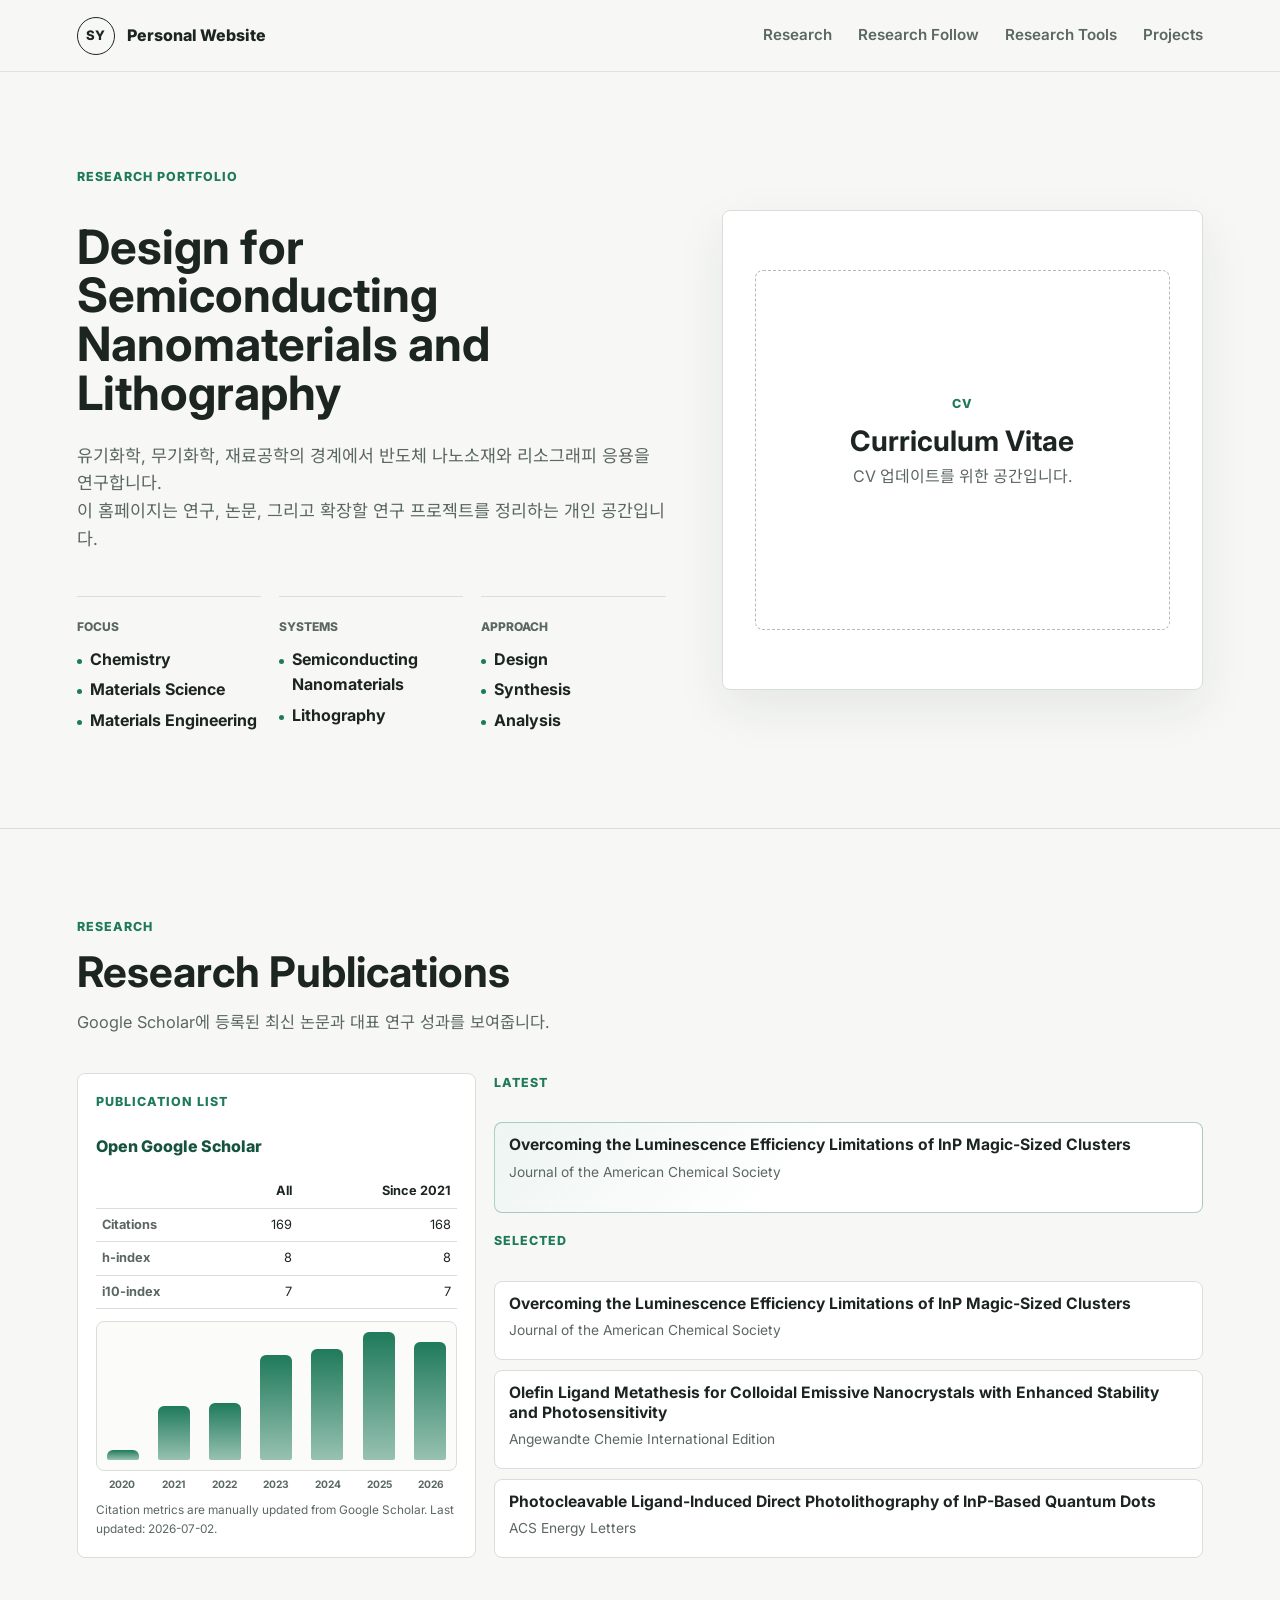
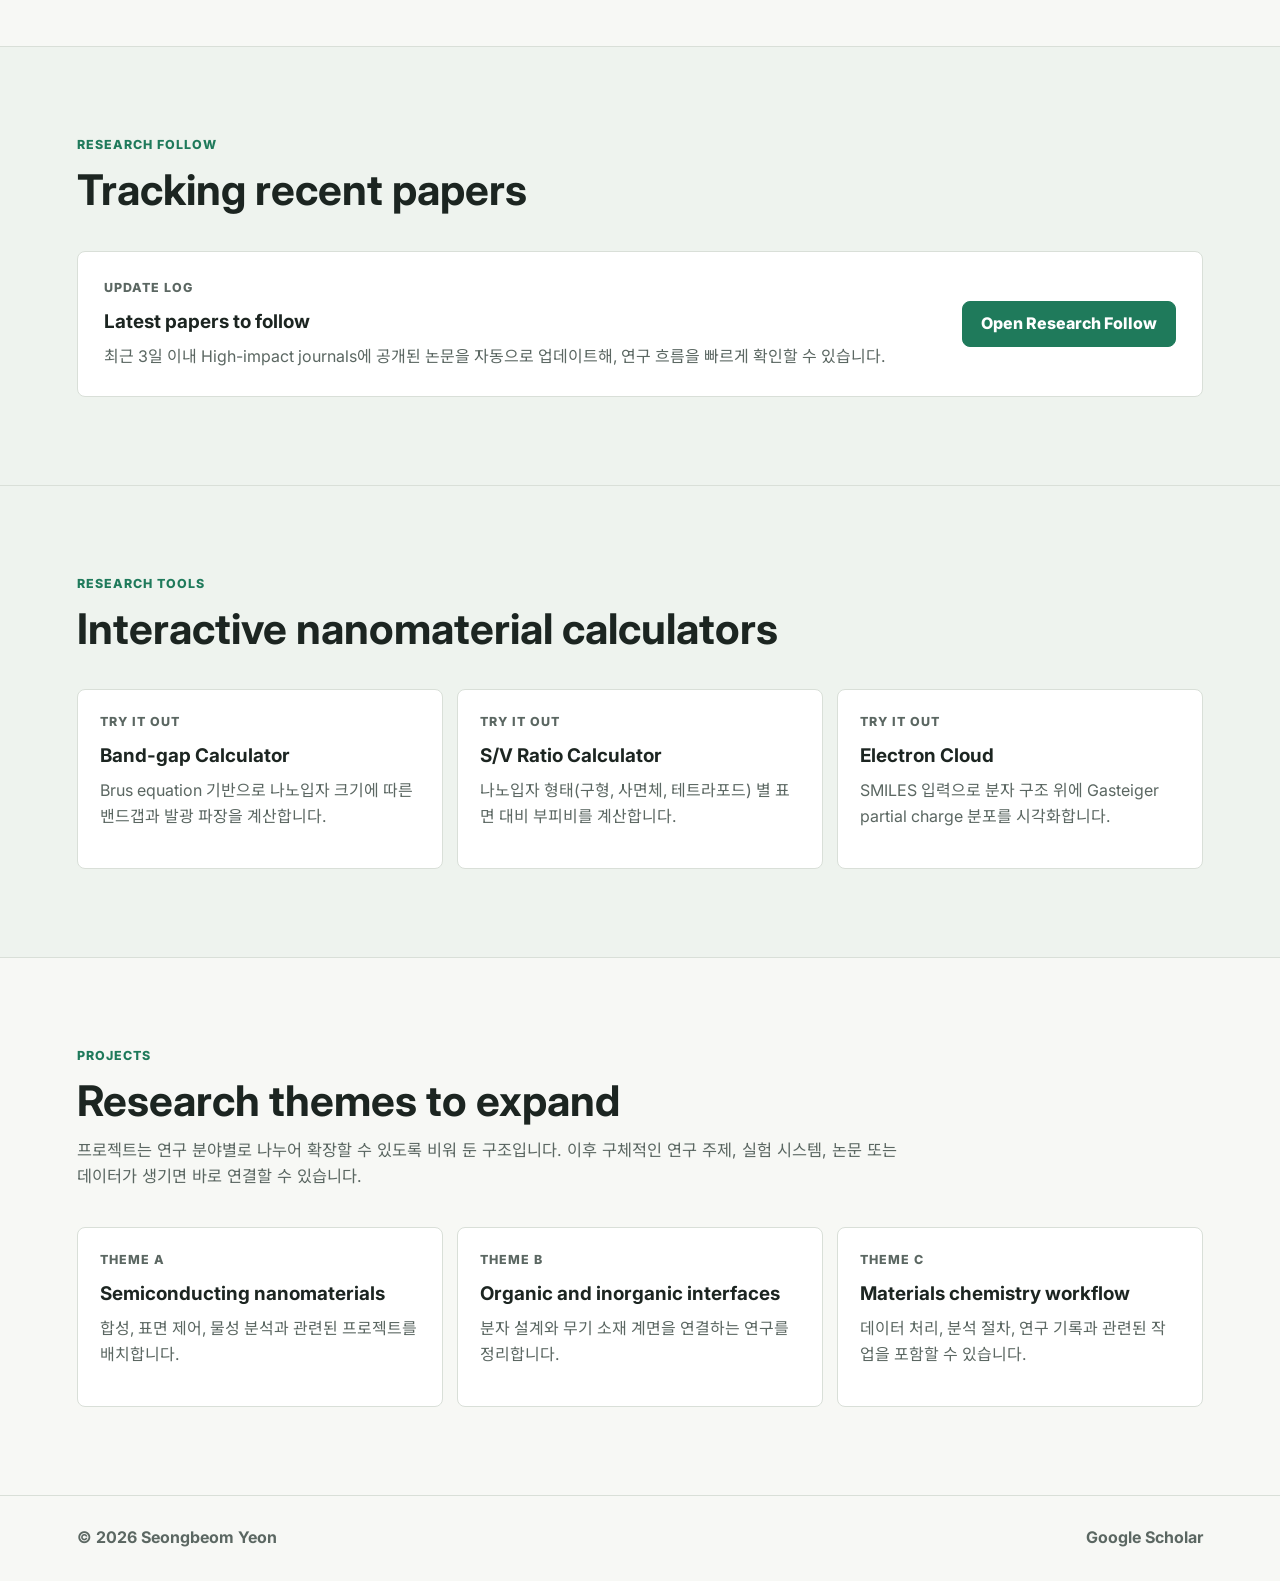
==== index.html @ 751594b3 "content: Electron Cloud 프리셋 정리 및 홈 버튼 문구 수정 - aniline·water 프리셋 제거, sulfobetaine을 C18 전체에서 head grou" ====
<!doctype html>
<html lang="ko">
  <head>
    <meta charset="UTF-8" />
    <meta name="viewport" content="width=device-width, initial-scale=1.0" />
    <meta
      name="description"
      content="Seongbeom Yeon research portfolio in semiconducting nanomaterials, lithography, chemistry, and materials engineering."
    />
    <title>Seongbeom Yeon | Research Portfolio</title>
    <link rel="preconnect" href="https://fonts.googleapis.com" />
    <link rel="preconnect" href="https://fonts.gstatic.com" crossorigin />
    <link
      href="https://fonts.googleapis.com/css2?family=Inter:wght@400;500;600;700;800&family=Noto+Sans+KR:wght@400;500;700;800&display=swap"
      rel="stylesheet"
    />
    <link rel="stylesheet" href="css/styles.css" />
  </head>
  <body>
    <header class="site-header">
      <a class="brand" href="index.html" aria-label="Go to home">
        <span class="brand-mark">SY</span>
        <span>Personal Website</span>
      </a>
      <nav class="nav-links" aria-label="Primary navigation">
        <a href="#research">Research</a>
        <a href="research-follow.html">Research Follow</a>
        <a href="research-visualizations.html">Research Tools</a>
        <a href="#projects">Projects</a>
      </nav>
    </header>

    <main>
      <section class="hero section-band" id="home">
        <div class="hero-copy">
          <p class="eyebrow">Research Portfolio</p>
          <h1>Design for Semiconducting Nanomaterials and Lithography</h1>
          <p class="hero-text">
            유기화학, 무기화학, 재료공학의 경계에서 반도체 나노소재와 리소그래피 응용을 연구합니다.<br />
            이 홈페이지는 연구, 논문, 그리고 확장할 연구 프로젝트를 정리하는 개인 공간입니다.
          </p>
          <dl class="stat-grid" aria-label="Research keywords">
            <div>
              <dt>Focus</dt>
              <dd>
                <span>Chemistry</span>
                <span>Materials Science</span>
                <span>Materials Engineering</span>
              </dd>
            </div>
            <div>
              <dt>Systems</dt>
              <dd>
                <span>Semiconducting Nanomaterials</span>
                <span>Lithography</span>
              </dd>
            </div>
            <div>
              <dt>Approach</dt>
              <dd>
                <span>Design</span>
                <span>Synthesis</span>
                <span>Analysis</span>
              </dd>
            </div>
          </dl>
        </div>
        <div class="research-visual cv-placeholder" aria-label="CV placeholder">
          <div>
            <p class="box-label">CV</p>
            <h2>Curriculum Vitae</h2>
            <p>CV 업데이트를 위한 공간입니다.</p>
          </div>
        </div>
      </section>

      <section class="section" id="research">
        <div class="section-heading">
          <p class="eyebrow">Research</p>
          <h2>Research Publications</h2>
          <p>Google Scholar에 등록된 최신 논문과 대표 연구 성과를 보여줍니다.</p>
        </div>

        <div class="research-layout">
          <aside class="scholar-box">
            <p class="box-label">Publication List</p>
            <a
              class="text-link"
              href="https://scholar.google.com/citations?hl=en&user=OSOr344AAAAJ&view_op=list_works&sortby=pubdate"
              target="_blank"
              rel="noreferrer"
            >
              Open Google Scholar
            </a>

            <div class="citation-widget" aria-label="Google Scholar cited by overview">
              <table class="citation-table">
                <thead>
                  <tr>
                    <th></th>
                    <th>All</th>
                    <th>Since 2021</th>
                  </tr>
                </thead>
                <tbody>
                  <tr>
                    <th>Citations</th>
                    <td data-citation-value="citations-all">169</td>
                    <td data-citation-value="citations-recent">168</td>
                  </tr>
                  <tr>
                    <th>h-index</th>
                    <td data-citation-value="h-all">8</td>
                    <td data-citation-value="h-recent">8</td>
                  </tr>
                  <tr>
                    <th>i10-index</th>
                    <td data-citation-value="i10-all">7</td>
                    <td data-citation-value="i10-recent">7</td>
                  </tr>
                </tbody>
              </table>
              <div class="citation-chart" id="citation-chart" aria-label="Citation trend">
                <span style="--bar-height: 8%"></span>
                <span style="--bar-height: 42%"></span>
                <span style="--bar-height: 45%"></span>
                <span style="--bar-height: 82%"></span>
                <span style="--bar-height: 87%"></span>
                <span style="--bar-height: 100%"></span>
                <span style="--bar-height: 92%"></span>
              </div>
              <div class="citation-years" id="citation-years" aria-hidden="true">
                <span>2020</span>
                <span>2021</span>
                <span>2022</span>
                <span>2023</span>
                <span>2024</span>
                <span>2025</span>
                <span>2026</span>
              </div>
              <p class="citation-note" id="citation-note">Citation metrics are manually updated from Google Scholar.</p>
            </div>
          </aside>

          <div class="publication-showcase" aria-live="polite">
            <div>
              <p class="box-label">Latest</p>
              <div class="publication-list" id="latest-publication"></div>
            </div>
            <div>
              <p class="box-label">Selected</p>
              <div class="publication-list" id="selected-publications"></div>
            </div>
          </div>
        </div>
      </section>

      <section class="section muted" id="research-follow-preview">
        <div class="section-heading">
          <p class="eyebrow">Research Follow</p>
          <h2>Tracking recent papers</h2>
        </div>

        <div class="follow-preview">
          <div>
            <p class="box-label">Update log</p>
            <h3>Latest papers to follow</h3>
            <p>
              최근 3일 이내 High-impact journals에 공개된 논문을 자동으로 업데이트해, 연구 흐름을 빠르게 확인할 수 있습니다.
            </p>
          </div>
          <a class="button primary" href="research-follow.html">Open Research Follow</a>
        </div>
      </section>

      <section class="section muted" id="research-visualizations-preview">
        <div class="section-heading">
          <p class="eyebrow">Research Tools</p>
          <h2>Interactive nanomaterial calculators</h2>
        </div>

        <div class="theme-grid">
          <a class="theme-card-link" href="research-visualizations.html#quantum">
            <article>
              <p class="box-label">Try it out</p>
              <h3>Band-gap Calculator</h3>
              <p>Brus equation 기반으로 나노입자 크기에 따른 밴드갭과 발광 파장을 계산합니다.</p>
            </article>
          </a>
          <a class="theme-card-link" href="research-visualizations.html#surface-volume">
            <article>
              <p class="box-label">Try it out</p>
              <h3>S/V Ratio Calculator</h3>
              <p>나노입자 형태(구형, 사면체, 테트라포드) 별 표면 대비 부피비를 계산합니다.</p>
            </article>
          </a>
          <a class="theme-card-link" href="research-visualizations.html#electron-cloud">
            <article>
              <p class="box-label">Try it out</p>
              <h3>Electron Cloud</h3>
              <p>SMILES 입력으로 분자 구조 위에 Gasteiger partial charge 분포를 시각화합니다.</p>
            </article>
          </a>
        </div>
      </section>

      <section class="section" id="projects">
        <div class="section-heading">
          <p class="eyebrow">Projects</p>
          <h2>Research themes to expand</h2>
          <p>
            프로젝트는 연구 분야별로 나누어 확장할 수 있도록 비워 둔 구조입니다. 이후 구체적인 연구 주제,
            실험 시스템, 논문 또는 데이터가 생기면 바로 연결할 수 있습니다.
          </p>
        </div>

        <div class="theme-grid">
          <article>
            <p class="box-label">Theme A</p>
            <h3>Semiconducting nanomaterials</h3>
            <p>합성, 표면 제어, 물성 분석과 관련된 프로젝트를 배치합니다.</p>
          </article>
          <article>
            <p class="box-label">Theme B</p>
            <h3>Organic and inorganic interfaces</h3>
            <p>분자 설계와 무기 소재 계면을 연결하는 연구를 정리합니다.</p>
          </article>
          <article>
            <p class="box-label">Theme C</p>
            <h3>Materials chemistry workflow</h3>
            <p>데이터 처리, 분석 절차, 연구 기록과 관련된 작업을 포함할 수 있습니다.</p>
          </article>
        </div>
      </section>
    </main>

    <footer class="site-footer">
      <span>&copy; <span id="year"></span> Seongbeom Yeon</span>
      <a
        href="https://scholar.google.com/citations?hl=en&user=OSOr344AAAAJ&view_op=list_works&sortby=pubdate"
        target="_blank"
        rel="noreferrer"
      >
        Google Scholar
      </a>
    </footer>

    <script type="module" src="js/pages/home.js"></script>
  </body>
</html>
---- css/styles.css ----
:root {
  --bg: #f7f8f5;
  --surface: #ffffff;
  --ink: #1c2521;
  --muted: #5b6762;
  --line: #d9dfd8;
  --accent: #1f7a5b;
  --accent-dark: #15533f;
  --clay: #b85c38;
  --blue: #395f8f;
  --shadow: 0 18px 50px rgba(28, 37, 33, 0.08);
  --radius: 8px;
}

* {
  box-sizing: border-box;
}

html {
  scroll-behavior: smooth;
}

body {
  margin: 0;
  background: var(--bg);
  color: var(--ink);
  font-family: "Inter", "Noto Sans KR", system-ui, sans-serif;
  line-height: 1.6;
}

a {
  color: inherit;
  text-decoration: none;
}

.site-header {
  position: sticky;
  top: 0;
  z-index: 10;
  display: flex;
  align-items: center;
  justify-content: space-between;
  min-height: 72px;
  padding: 0 6vw;
  border-bottom: 1px solid rgba(217, 223, 216, 0.8);
  background: rgba(247, 248, 245, 0.9);
  backdrop-filter: blur(16px);
}

.brand,
.nav-links,
.site-footer {
  display: flex;
  align-items: center;
}

.brand {
  gap: 12px;
  font-weight: 800;
}

.brand-mark {
  display: grid;
  width: 38px;
  height: 38px;
  place-items: center;
  border: 1px solid var(--ink);
  border-radius: 50%;
  font-size: 0.82rem;
}

.nav-links {
  gap: 26px;
  color: var(--muted);
  font-size: 0.95rem;
  font-weight: 600;
}

.nav-links a:hover,
.text-link:hover,
.site-footer a:hover {
  color: var(--accent);
}

.section-band,
.section {
  padding: 88px 6vw;
}

.hero {
  display: grid;
  grid-template-columns: minmax(0, 1.1fr) minmax(320px, 0.9fr);
  gap: 56px;
  min-height: calc(92vh - 72px);
  align-items: center;
}

.hero-copy {
  display: grid;
  gap: 24px;
}

.eyebrow,
.box-label {
  margin: 0 0 12px;
  color: var(--accent);
  font-size: 0.78rem;
  font-weight: 800;
  letter-spacing: 0.08em;
  text-transform: uppercase;
}

h1,
h2,
h3,
p {
  margin-top: 0;
}

h1 {
  max-width: 920px;
  margin-bottom: 22px;
  font-size: clamp(2.05rem, 4.4vw, 4.05rem);
  line-height: 1.03;
  letter-spacing: 0;
}

.hero h1 {
  max-width: 780px;
  margin-bottom: 0;
  font-size: clamp(2rem, 3.7vw, 3.55rem);
}

h2 {
  margin-bottom: 14px;
  font-size: clamp(1.85rem, 3.3vw, 3.05rem);
  line-height: 1.08;
  letter-spacing: 0;
}

h3 {
  margin-bottom: 10px;
  font-size: 1.18rem;
  line-height: 1.28;
}

.hero-text {
  max-width: 720px;
  margin-bottom: 8px;
  color: var(--muted);
  font-size: 1.08rem;
}

.button {
  display: inline-flex;
  align-items: center;
  justify-content: center;
  min-height: 46px;
  padding: 0 18px;
  border: 1px solid var(--ink);
  border-radius: var(--radius);
  font-weight: 800;
}

.button.primary {
  border-color: var(--accent);
  background: var(--accent);
  color: #fff;
}

.button.primary:hover {
  background: var(--accent-dark);
}

.stat-grid {
  display: grid;
  grid-template-columns: repeat(3, minmax(0, 1fr));
  gap: 18px;
  max-width: 820px;
  margin: 12px 0 0;
}

.stat-grid div {
  padding: 20px 0 0;
  border-top: 1px solid var(--line);
}

.stat-grid dt {
  color: var(--muted);
  font-size: 0.75rem;
  font-weight: 800;
  text-transform: uppercase;
}

.stat-grid dd {
  margin: 10px 0 0;
  font-weight: 700;
}

.stat-grid dd span {
  display: flex;
  align-items: baseline;
  gap: 8px;
  margin-top: 5px;
}

.stat-grid dd span::before {
  content: "";
  flex: 0 0 auto;
  width: 5px;
  height: 5px;
  border-radius: 50%;
  background: var(--accent);
  transform: translateY(-1px);
}

.research-visual {
  min-height: 480px;
  border: 1px solid var(--line);
  border-radius: var(--radius);
  box-shadow: var(--shadow);
}

.cv-placeholder {
  display: grid;
  place-items: center;
  padding: 32px;
  background: #fff;
}

.cv-placeholder > div {
  width: 100%;
  min-height: 360px;
  display: grid;
  place-content: center;
  padding: 32px;
  border: 1px dashed rgba(91, 103, 98, 0.45);
  border-radius: var(--radius);
  color: var(--muted);
  text-align: center;
}

.cv-placeholder h2 {
  margin-bottom: 8px;
  color: var(--ink);
  font-size: clamp(1.5rem, 2.2vw, 2.1rem);
}

.section {
  border-top: 1px solid var(--line);
}

.section.muted {
  background: #eef3ee;
}

.section-heading {
  max-width: 820px;
  margin-bottom: 38px;
}

.section-heading p:not(.eyebrow) {
  color: var(--muted);
  font-size: 1.02rem;
}

.research-layout {
  display: grid;
  grid-template-columns: minmax(280px, 0.36fr) minmax(0, 0.64fr);
  gap: 18px;
  align-items: stretch;
}

.scholar-box,
.publication-card,
.follow-preview,
.follow-card,
.theme-grid article {
  border: 1px solid var(--line);
  border-radius: var(--radius);
  background: var(--surface);
}

.scholar-box {
  position: static;
  height: 100%;
  min-height: 100%;
  padding: 18px;
}

.scholar-box p:not(.box-label),
.publication-card p,
.follow-preview p,
.follow-card p,
.theme-grid p {
  color: var(--muted);
}

.text-link {
  display: inline-flex;
  margin-top: 10px;
  color: var(--accent-dark);
  font-weight: 800;
}

.citation-widget {
  margin-top: 16px;
}

.citation-table {
  width: 100%;
  border-collapse: collapse;
  font-size: 0.8rem;
}

.citation-table th,
.citation-table td {
  padding: 6px;
  border-bottom: 1px solid var(--line);
  text-align: right;
}

.citation-table th:first-child {
  color: var(--muted);
  text-align: left;
}

.citation-chart {
  display: flex;
  align-items: end;
  justify-content: space-between;
  gap: 2px;
  height: 150px;
  margin-top: 12px;
  padding: 10px;
  border: 1px solid var(--line);
  border-radius: var(--radius);
  background: #fbfcfa;
}

.citation-chart span {
  flex: 1 1 0;
  height: var(--bar-height);
  min-height: 10px;
  max-width: 32px;
  border-radius: 6px 6px 2px 2px;
  background: linear-gradient(180deg, var(--accent), rgba(31, 122, 91, 0.45));
}

.citation-years {
  display: flex;
  justify-content: space-between;
  gap: 2px;
  padding: 0 10px;
  margin-top: 5px;
  color: var(--muted);
  font-size: 0.64rem;
  font-weight: 700;
}

.citation-years span {
  flex: 1 1 0;
  max-width: 32px;
  text-align: center;
}

.citation-note {
  margin: 9px 0 0;
  font-size: 0.74rem;
}

.publication-list {
  display: grid;
  gap: 10px;
}

.publication-showcase {
  display: grid;
  gap: 18px;
  height: 100%;
}

.publication-showcase > div {
  display: grid;
}

.publication-card {
  padding: 12px 14px;
}

.publication-card-featured {
  border-color: rgba(31, 122, 91, 0.35);
  background:
    linear-gradient(135deg, rgba(31, 122, 91, 0.08), transparent 45%),
    var(--surface);
}

.publication-card h3 {
  max-width: 840px;
  margin-bottom: 5px;
  font-size: 0.98rem;
}

.publication-card p {
  margin-bottom: 0;
  font-size: 0.86rem;
}

.theme-grid {
  display: grid;
  gap: 14px;
}

.theme-grid {
  grid-template-columns: repeat(3, minmax(0, 1fr));
}

.theme-grid article {
  padding: 22px;
}

.theme-card-link {
  display: block;
  color: inherit;
  text-decoration: none;
}

.theme-card-link article {
  transition: border-color 0.2s ease, box-shadow 0.2s ease;
}

.theme-card-link:hover article,
.theme-card-link:focus-visible article {
  border-color: var(--accent);
  box-shadow: var(--shadow);
}

.follow-preview {
  display: flex;
  align-items: center;
  justify-content: space-between;
  gap: 24px;
  padding: 26px;
}

.follow-preview p:last-child {
  margin-bottom: 0;
}

.page-hero {
  display: grid;
  grid-template-columns: minmax(0, 1fr);
  gap: 24px;
  align-items: center;
  min-height: 330px;
  padding-bottom: 54px;
}

.page-hero h1 {
  max-width: 860px;
}

.follow-toolbar {
  display: flex;
  align-items: end;
  justify-content: space-between;
  gap: 20px;
  margin-bottom: 18px;
}

.follow-status {
  display: none;
}

.follow-toolbar h2 {
  margin-bottom: 0;
}

.loading-card,
.empty-state {
  border: 1px solid var(--line);
  border-radius: var(--radius);
  background: var(--surface);
}

.journal-filter {
  display: flex;
  flex-wrap: wrap;
  gap: 8px;
  margin-bottom: 14px;
}

.filter-chip {
  display: inline-flex;
  align-items: center;
  gap: 7px;
  min-height: 32px;
  padding: 0 11px;
  border: 1px solid var(--line);
  border-radius: 999px;
  background: var(--surface);
  color: var(--muted);
  cursor: pointer;
  font: inherit;
  font-size: 0.8rem;
  font-weight: 800;
}

.filter-chip span {
  display: inline-grid;
  min-width: 20px;
  height: 20px;
  place-items: center;
  border-radius: 999px;
  background: rgba(31, 122, 91, 0.09);
  color: var(--accent-dark);
  font-size: 0.7rem;
}

.filter-chip:hover,
.filter-chip.is-active {
  border-color: var(--accent);
  background: rgba(31, 122, 91, 0.09);
  color: var(--accent-dark);
}

.follow-list {
  display: grid;
  gap: 8px;
}

.loading-card {
  display: flex;
  align-items: center;
  gap: 14px;
  padding: 18px;
  color: var(--muted);
}

.loading-card h3 {
  margin-bottom: 2px;
  font-size: 1rem;
}

.loading-card p {
  margin-bottom: 0;
}

.loading-spinner {
  width: 24px;
  height: 24px;
  flex: 0 0 auto;
  border: 3px solid rgba(31, 122, 91, 0.16);
  border-top-color: var(--accent);
  border-radius: 50%;
  animation: spin 0.85s linear infinite;
}

@keyframes spin {
  to {
    transform: rotate(360deg);
  }
}

.follow-card {
  display: grid;
  grid-template-columns: minmax(126px, 0.18fr) minmax(0, 1fr) auto;
  gap: 14px;
  align-items: center;
  padding: 12px 14px;
}

.follow-date {
  color: var(--accent-dark);
  font-size: 0.78rem;
  font-weight: 800;
}

.follow-topic {
  display: inline-flex;
  width: fit-content;
  margin-top: 6px;
  padding: 3px 8px;
  border: 1px solid var(--line);
  border-radius: 999px;
  color: var(--muted);
  font-size: 0.7rem;
  font-weight: 800;
  text-transform: uppercase;
}

.follow-card h3 {
  margin-bottom: 3px;
  font-size: 0.98rem;
  line-height: 1.28;
}

.follow-card p {
  margin-bottom: 0;
}

.follow-doi {
  font-size: 0.8rem;
  overflow-wrap: anywhere;
}

.follow-open {
  margin-top: 0;
  white-space: nowrap;
}

.empty-state {
  padding: 28px;
}

.empty-state p {
  margin-bottom: 0;
  color: var(--muted);
}

.site-footer {
  justify-content: space-between;
  min-height: 86px;
  padding: 0 6vw;
  border-top: 1px solid var(--line);
  color: var(--muted);
  font-weight: 700;
}

.tab-list {
  display: flex;
  flex-wrap: wrap;
  gap: 8px;
  margin-bottom: 28px;
  padding-bottom: 14px;
  border-bottom: 1px solid var(--line);
}

.tab-button {
  display: inline-flex;
  align-items: center;
  gap: 8px;
  min-height: 40px;
  padding: 0 16px;
  border: 1px solid var(--line);
  border-radius: 999px;
  background: var(--surface);
  color: var(--muted);
  cursor: pointer;
  font: inherit;
  font-size: 0.88rem;
  font-weight: 800;
}

.tab-button:hover:not(:disabled),
.tab-button.is-active {
  border-color: var(--accent);
  background: rgba(31, 122, 91, 0.09);
  color: var(--accent-dark);
}

.tab-button:disabled {
  cursor: not-allowed;
  opacity: 0.6;
}

.tab-badge {
  padding: 2px 8px;
  border-radius: 999px;
  background: rgba(91, 103, 98, 0.14);
  color: var(--muted);
  font-size: 0.66rem;
  font-weight: 800;
  text-transform: uppercase;
}

.tab-panel[hidden] {
  display: none;
}

.calculator-layout {
  display: grid;
  grid-template-columns: minmax(280px, 0.4fr) minmax(0, 0.6fr);
  gap: 18px;
  align-items: start;
}

.calculator-controls,
.calculator-result {
  display: grid;
  gap: 16px;
  padding: 20px;
  border: 1px solid var(--line);
  border-radius: var(--radius);
  background: var(--surface);
}

.param-field {
  display: grid;
  gap: 8px;
}

.param-field span {
  color: var(--muted);
  font-size: 0.8rem;
  font-weight: 800;
  text-transform: uppercase;
}

.param-field select,
.param-field input[type="range"] {
  width: 100%;
}

.param-field select {
  min-height: 40px;
  padding: 0 10px;
  border: 1px solid var(--line);
  border-radius: var(--radius);
  background: var(--surface);
  color: var(--ink);
  font: inherit;
}

.param-field input[type="range"] {
  accent-color: var(--accent);
}

.param-field output {
  color: var(--accent-dark);
  font-weight: 800;
}

.calculator-reference {
  margin: 0;
  color: var(--muted);
  font-size: 0.76rem;
  font-style: italic;
}

.morphology-params {
  display: grid;
  gap: 16px;
}

.morphology-diagram svg {
  width: 100%;
  max-width: 260px;
  height: auto;
  display: block;
  margin: 0 auto;
}

.morphology-diagram .face {
  stroke: rgba(9, 46, 34, 0.5);
  stroke-width: 1;
  stroke-linejoin: round;
}

.morphology-diagram .edge {
  stroke: rgba(9, 46, 34, 0.75);
  stroke-width: 1.4;
  stroke-linejoin: round;
  stroke-linecap: round;
  fill: none;
}

.morphology-diagram .edge-hidden {
  stroke: rgba(9, 46, 34, 0.4);
  stroke-width: 1.2;
  stroke-dasharray: 4 3;
  fill: none;
}

.morphology-diagram .dimension-line {
  stroke: var(--accent-dark);
  stroke-width: 1;
  stroke-dasharray: 3 3;
  fill: none;
}

.morphology-diagram text {
  fill: var(--muted);
  font-size: 9px;
  font-weight: 700;
}

.emission-swatch {
  height: 84px;
  border: 1px solid var(--line);
  border-radius: var(--radius);
  background-color: transparent;
  transition: background-color 0.2s ease;
}

.emission-swatch.is-non-visible {
  background-image: repeating-linear-gradient(
    45deg,
    var(--line),
    var(--line) 6px,
    transparent 6px,
    transparent 12px
  );
}

.calculator-output {
  display: grid;
  gap: 10px;
  margin: 0;
}

.calculator-output div {
  padding-top: 10px;
  border-top: 1px solid var(--line);
}

.calculator-output dt {
  color: var(--muted);
  font-size: 0.75rem;
  font-weight: 800;
  text-transform: uppercase;
}

.calculator-output dt .keep-case {
  text-transform: none;
}

.calculator-output dd {
  margin: 4px 0 0;
  font-weight: 700;
}

.calculator-chart svg {
  width: 100%;
  height: auto;
}

.calculator-chart path {
  fill: none;
  stroke: var(--accent);
  stroke-width: 2;
}

.calculator-chart circle {
  fill: var(--clay);
}

.calculator-chart text {
  fill: var(--muted);
  font-size: 9px;
}

.param-field input[type="text"] {
  width: 100%;
  min-height: 40px;
  padding: 0 10px;
  border: 1px solid var(--line);
  border-radius: var(--radius);
  background: var(--surface);
  color: var(--ink);
  font: inherit;
}

.electron-cloud-canvas-wrap {
  position: relative;
  border: 1px solid var(--line);
  border-radius: var(--radius);
  background: #fff;
  overflow: hidden;
}

.electron-cloud-canvas-wrap canvas {
  display: block;
  width: 100%;
}

.electron-cloud-tooltip {
  position: absolute;
  transform: translate(-50%, -100%);
  padding: 4px 8px;
  border-radius: 6px;
  background: rgba(28, 37, 33, 0.88);
  color: #fff;
  font-size: 0.72rem;
  font-weight: 700;
  white-space: nowrap;
  pointer-events: none;
}

.electron-cloud-legend {
  display: grid;
  gap: 6px;
}

.electron-cloud-legend-bar {
  height: 10px;
  border: 1px solid var(--line);
  border-radius: 999px;
}

.electron-cloud-legend-labels {
  display: flex;
  justify-content: space-between;
  gap: 8px;
  color: var(--muted);
  font-size: 0.72rem;
  font-weight: 700;
}

@media (max-width: 940px) {
  .hero,
  .research-layout,
  .page-hero,
  .follow-card,
  .theme-grid,
  .calculator-layout {
    grid-template-columns: 1fr;
  }

  .hero {
    min-height: auto;
    padding-top: 64px;
  }

  .research-visual {
    min-height: 420px;
  }

  .scholar-box {
    position: static;
  }
}

@media (max-width: 680px) {
  .site-header {
    align-items: flex-start;
    flex-direction: column;
    gap: 14px;
    padding-top: 16px;
    padding-bottom: 16px;
  }

  .nav-links {
    width: 100%;
    flex-wrap: wrap;
    justify-content: flex-start;
    gap: 12px 18px;
    font-size: 0.88rem;
  }

  .section-band,
  .section {
    padding: 56px 5vw;
  }

  .stat-grid,
  .follow-preview {
    grid-template-columns: 1fr;
  }

  .follow-preview,
  .follow-toolbar {
    align-items: flex-start;
    flex-direction: column;
  }

  .research-visual {
    min-height: 360px;
  }

  .site-footer {
    align-items: flex-start;
    flex-direction: column;
    justify-content: center;
    gap: 6px;
  }
}
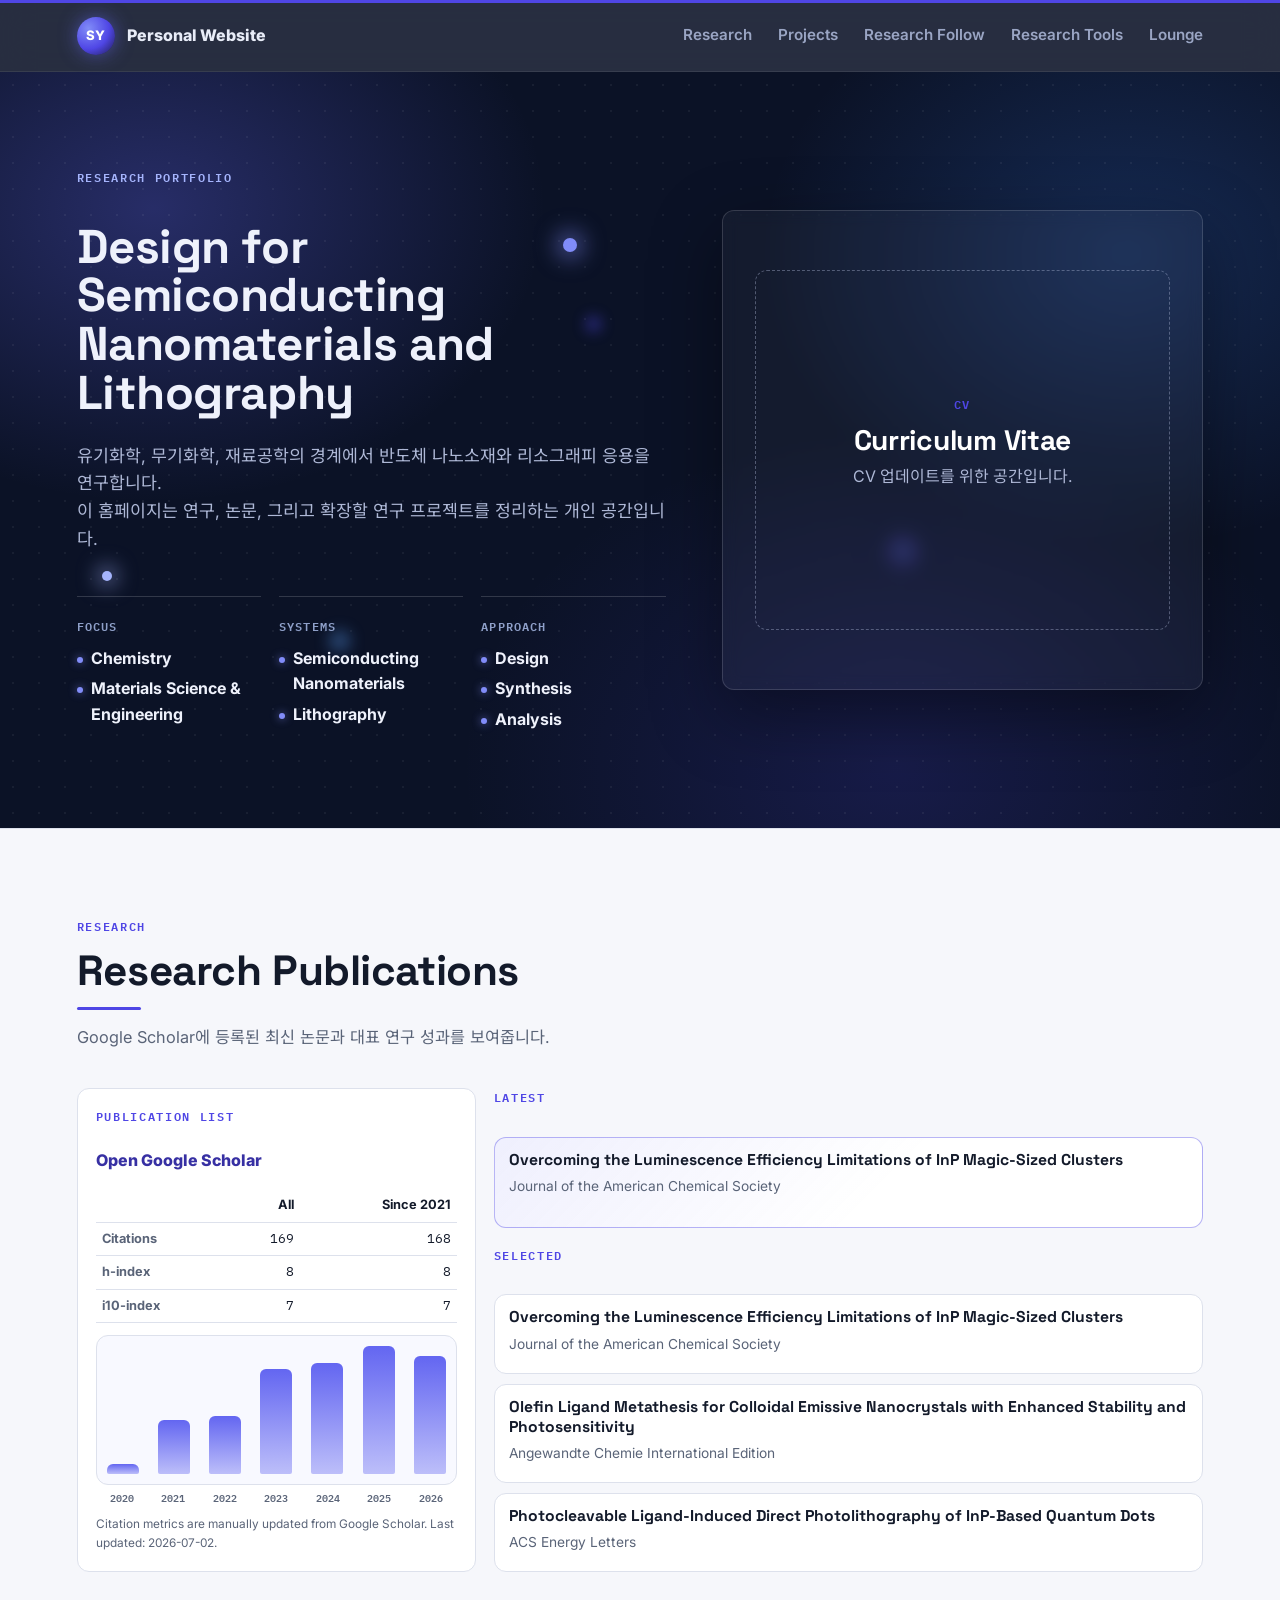
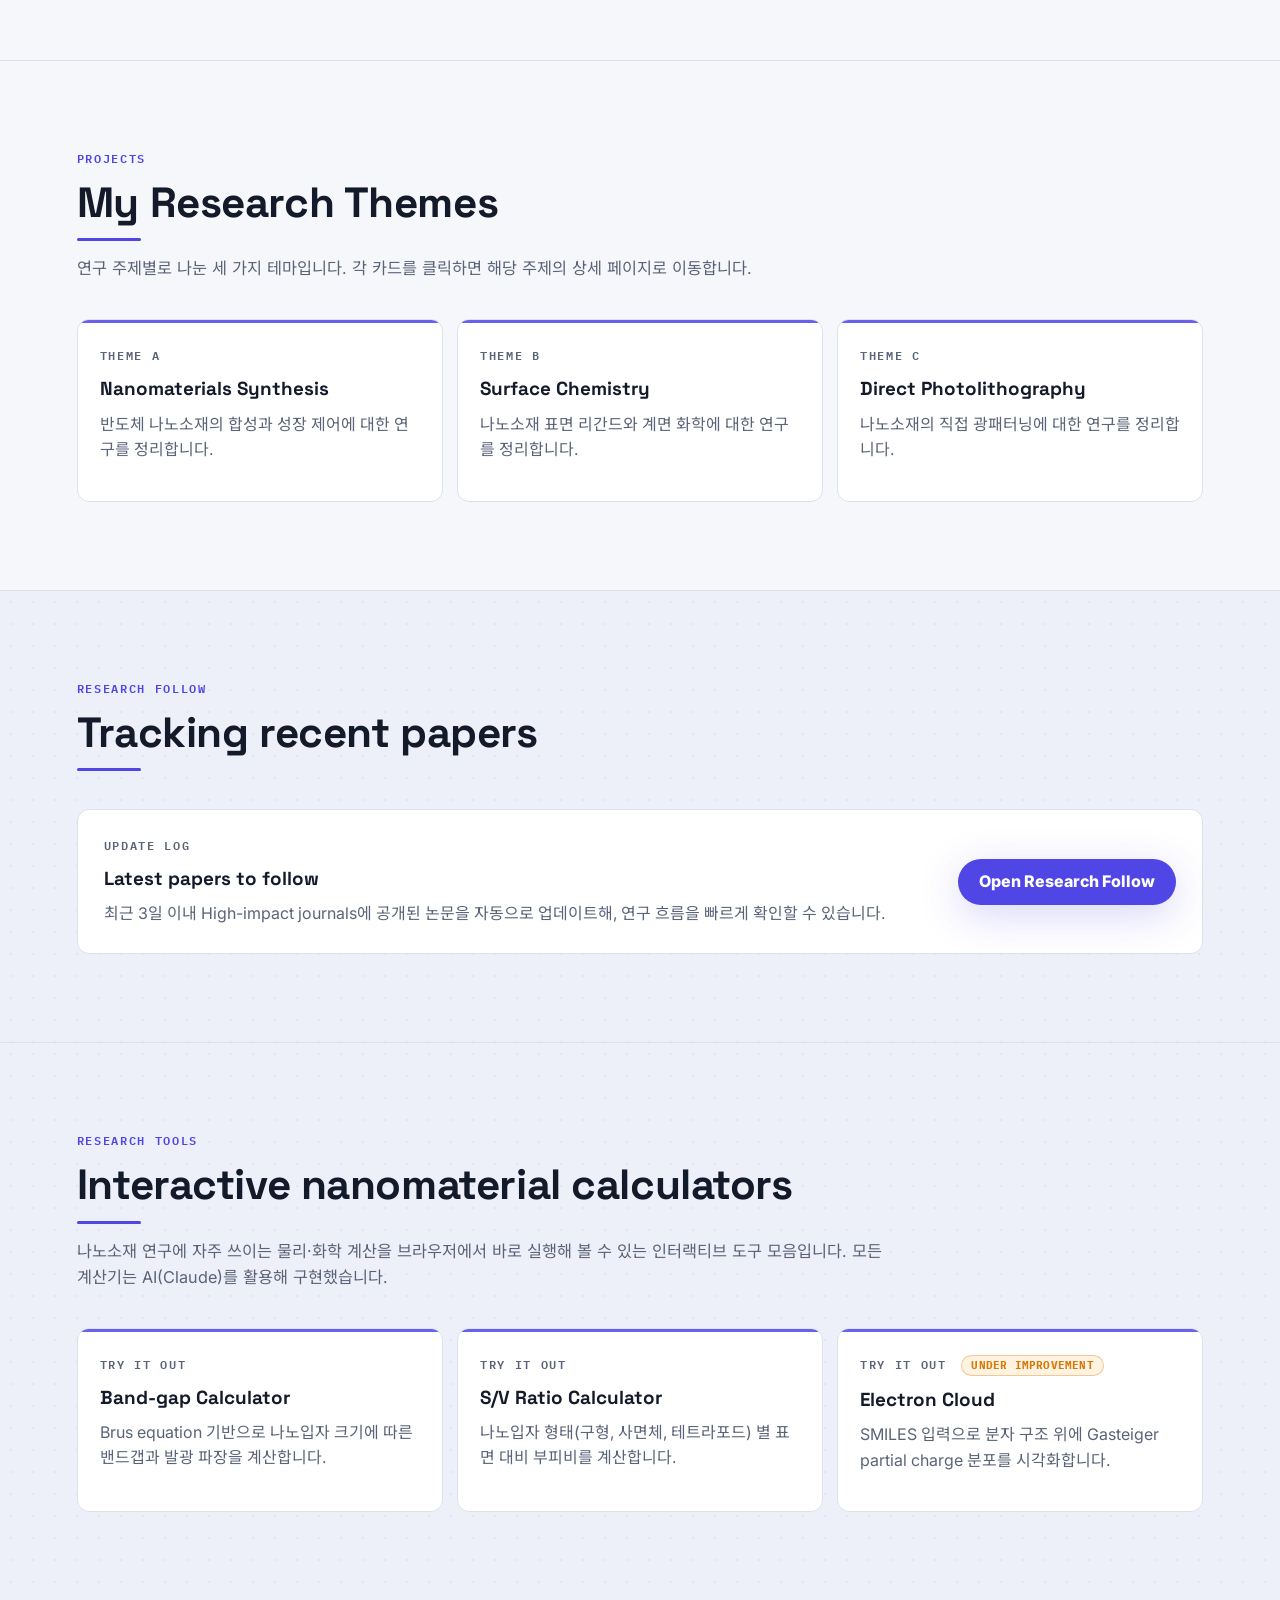
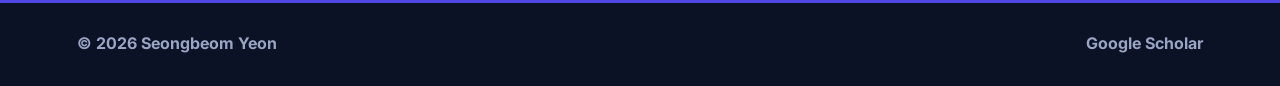
==== commit f011535f: "feat: Lounge·Research Themes 페이지와 네비게이션 드롭다운 추가 - Research Themes 상세 페이지 3종(theme-*.html)과 공용 진입점 th" ====
--- a/index.html
+++ b/index.html
@@ -11,7 +11,7 @@
     <link rel="preconnect" href="https://fonts.googleapis.com" />
     <link rel="preconnect" href="https://fonts.gstatic.com" crossorigin />
     <link
-      href="https://fonts.googleapis.com/css2?family=Inter:wght@400;500;600;700;800&family=Noto+Sans+KR:wght@400;500;700;800&display=swap"
+      href="https://fonts.googleapis.com/css2?family=Inter:wght@400;500;600;700;800&family=Noto+Sans+KR:wght@400;500;700;800&family=Space+Grotesk:wght@500;600;700&family=IBM+Plex+Mono:wght@500;600&display=swap"
       rel="stylesheet"
     />
     <link rel="stylesheet" href="css/styles.css" />
@@ -24,9 +24,30 @@
       </a>
       <nav class="nav-links" aria-label="Primary navigation">
         <a href="#research">Research</a>
+        <div class="nav-item">
+          <a href="#projects">Projects</a>
+          <div class="nav-dropdown">
+            <a href="theme-nanomaterials-synthesis.html">Nanomaterials Synthesis</a>
+            <a href="theme-surface-chemistry.html">Surface Chemistry</a>
+            <a href="theme-direct-photolithography.html">Direct Photolithography</a>
+          </div>
+        </div>
         <a href="research-follow.html">Research Follow</a>
-        <a href="research-visualizations.html">Research Tools</a>
-        <a href="#projects">Projects</a>
+        <div class="nav-item">
+          <a href="research-visualizations.html">Research Tools</a>
+          <div class="nav-dropdown">
+            <a href="research-visualizations.html#quantum">Band-gap Calculator</a>
+            <a href="research-visualizations.html#surface-volume">S/V Ratio Calculator</a>
+            <a href="research-visualizations.html#electron-cloud">Electron Cloud</a>
+          </div>
+        </div>
+        <div class="nav-item">
+          <a href="lounge.html">Lounge</a>
+          <div class="nav-dropdown">
+            <a href="lounge.html#quote-cards">Quote Cards</a>
+            <a href="lounge.html#ai-project">AI Project</a>
+          </div>
+        </div>
       </nav>
     </header>
 
@@ -44,8 +65,7 @@
               <dt>Focus</dt>
               <dd>
                 <span>Chemistry</span>
-                <span>Materials Science</span>
-                <span>Materials Engineering</span>
+                <span>Materials Science &amp; Engineering</span>
               </dd>
             </div>
             <div>
@@ -155,6 +175,41 @@
         </div>
       </section>
 
+      <section class="section" id="projects">
+        <div class="section-heading">
+          <p class="eyebrow">Projects</p>
+          <h2>My Research Themes</h2>
+          <p>
+            연구 주제별로 나눈 세 가지 테마입니다. 각 카드를 클릭하면 해당 주제의 상세 페이지로
+            이동합니다.
+          </p>
+        </div>
+
+        <div class="theme-grid">
+          <a class="theme-card-link" href="theme-nanomaterials-synthesis.html">
+            <article>
+              <p class="box-label">Theme A</p>
+              <h3>Nanomaterials Synthesis</h3>
+              <p>반도체 나노소재의 합성과 성장 제어에 대한 연구를 정리합니다.</p>
+            </article>
+          </a>
+          <a class="theme-card-link" href="theme-surface-chemistry.html">
+            <article>
+              <p class="box-label">Theme B</p>
+              <h3>Surface Chemistry</h3>
+              <p>나노소재 표면 리간드와 계면 화학에 대한 연구를 정리합니다.</p>
+            </article>
+          </a>
+          <a class="theme-card-link" href="theme-direct-photolithography.html">
+            <article>
+              <p class="box-label">Theme C</p>
+              <h3>Direct Photolithography</h3>
+              <p>나노소재의 직접 광패터닝에 대한 연구를 정리합니다.</p>
+            </article>
+          </a>
+        </div>
+      </section>
+
       <section class="section muted" id="research-follow-preview">
         <div class="section-heading">
           <p class="eyebrow">Research Follow</p>
@@ -177,6 +232,10 @@
         <div class="section-heading">
           <p class="eyebrow">Research Tools</p>
           <h2>Interactive nanomaterial calculators</h2>
+          <p>
+            나노소재 연구에 자주 쓰이는 물리·화학 계산을 브라우저에서 바로 실행해 볼 수 있는
+            인터랙티브 도구 모음입니다. 모든 계산기는 AI(Claude)를 활용해 구현했습니다.
+          </p>
         </div>
 
         <div class="theme-grid">
@@ -196,40 +255,11 @@
           </a>
           <a class="theme-card-link" href="research-visualizations.html#electron-cloud">
             <article>
-              <p class="box-label">Try it out</p>
+              <p class="box-label">Try it out <span class="status-flag">Under improvement</span></p>
               <h3>Electron Cloud</h3>
               <p>SMILES 입력으로 분자 구조 위에 Gasteiger partial charge 분포를 시각화합니다.</p>
             </article>
           </a>
-        </div>
-      </section>
-
-      <section class="section" id="projects">
-        <div class="section-heading">
-          <p class="eyebrow">Projects</p>
-          <h2>Research themes to expand</h2>
-          <p>
-            프로젝트는 연구 분야별로 나누어 확장할 수 있도록 비워 둔 구조입니다. 이후 구체적인 연구 주제,
-            실험 시스템, 논문 또는 데이터가 생기면 바로 연결할 수 있습니다.
-          </p>
-        </div>
-
-        <div class="theme-grid">
-          <article>
-            <p class="box-label">Theme A</p>
-            <h3>Semiconducting nanomaterials</h3>
-            <p>합성, 표면 제어, 물성 분석과 관련된 프로젝트를 배치합니다.</p>
-          </article>
-          <article>
-            <p class="box-label">Theme B</p>
-            <h3>Organic and inorganic interfaces</h3>
-            <p>분자 설계와 무기 소재 계면을 연결하는 연구를 정리합니다.</p>
-          </article>
-          <article>
-            <p class="box-label">Theme C</p>
-            <h3>Materials chemistry workflow</h3>
-            <p>데이터 처리, 분석 절차, 연구 기록과 관련된 작업을 포함할 수 있습니다.</p>
-          </article>
         </div>
       </section>
     </main>
--- a/css/styles.css
+++ b/css/styles.css
@@ -1,15 +1,21 @@
 :root {
-  --bg: #f7f8f5;
+  --bg: #f6f7fb;
   --surface: #ffffff;
-  --ink: #1c2521;
-  --muted: #5b6762;
-  --line: #d9dfd8;
-  --accent: #1f7a5b;
-  --accent-dark: #15533f;
-  --clay: #b85c38;
-  --blue: #395f8f;
-  --shadow: 0 18px 50px rgba(28, 37, 33, 0.08);
-  --radius: 8px;
+  --ink: #131a2a;
+  --muted: #5a6478;
+  --line: #dde1ec;
+  --accent: #4f46e5;
+  --accent-dark: #3730a3;
+  --clay: #d97706;
+  --blue: #2563eb;
+  --deep: #0b1226;
+  --deep-soft: #121a33;
+  --accent-line: #4f46e5;
+  --shadow: 0 18px 50px rgba(19, 26, 42, 0.09);
+  --glow: 0 10px 40px rgba(79, 70, 229, 0.22);
+  --radius: 12px;
+  --font-display: "Space Grotesk", "Noto Sans KR", system-ui, sans-serif;
+  --font-mono: "IBM Plex Mono", "Noto Sans KR", monospace;
 }
 
 * {
@@ -32,6 +38,8 @@
   color: inherit;
   text-decoration: none;
 }
+
+/* ---------- Header: dark instrument bar with accent edge ---------- */
 
 .site-header {
   position: sticky;
@@ -42,9 +50,20 @@
   justify-content: space-between;
   min-height: 72px;
   padding: 0 6vw;
-  border-bottom: 1px solid rgba(217, 223, 216, 0.8);
-  background: rgba(247, 248, 245, 0.9);
+  border-bottom: 1px solid rgba(255, 255, 255, 0.08);
+  background: rgba(11, 18, 38, 0.88);
+  color: #e8ecf8;
   backdrop-filter: blur(16px);
+}
+
+.site-header::before {
+  content: "";
+  position: absolute;
+  top: 0;
+  left: 0;
+  right: 0;
+  height: 3px;
+  background: var(--accent-line);
 }
 
 .brand,
@@ -64,22 +83,75 @@
   width: 38px;
   height: 38px;
   place-items: center;
-  border: 1px solid var(--ink);
+  border: 0;
   border-radius: 50%;
+  background: radial-gradient(circle at 30% 30%, #818cf8, #4f46e5 55%, #1e1b4b);
+  box-shadow: 0 0 18px rgba(99, 102, 241, 0.55);
+  color: #fff;
   font-size: 0.82rem;
 }
 
 .nav-links {
   gap: 26px;
-  color: var(--muted);
+  color: #9aa5c4;
   font-size: 0.95rem;
   font-weight: 600;
 }
 
-.nav-links a:hover,
+.nav-links a:hover {
+  color: #fff;
+}
+
 .text-link:hover,
 .site-footer a:hover {
-  color: var(--accent);
+  color: #a5b4fc;
+}
+
+.nav-item {
+  position: relative;
+}
+
+.nav-dropdown {
+  position: absolute;
+  top: calc(100% + 10px);
+  left: 50%;
+  transform: translateX(-50%);
+  display: none;
+  min-width: 200px;
+  padding: 8px;
+  border: 1px solid rgba(255, 255, 255, 0.12);
+  border-radius: var(--radius);
+  background: var(--deep-soft);
+  box-shadow: 0 18px 50px rgba(0, 0, 0, 0.45);
+}
+
+/* invisible bridge so hover survives the gap between link and dropdown */
+.nav-dropdown::before {
+  content: "";
+  position: absolute;
+  top: -12px;
+  left: 0;
+  right: 0;
+  height: 12px;
+}
+
+.nav-item:hover .nav-dropdown,
+.nav-item:focus-within .nav-dropdown {
+  display: block;
+}
+
+.nav-dropdown a {
+  display: block;
+  padding: 7px 10px;
+  border-radius: 8px;
+  font-size: 0.85rem;
+  white-space: nowrap;
+}
+
+.nav-dropdown a:hover,
+.nav-dropdown a:focus-visible {
+  background: rgba(129, 140, 248, 0.16);
+  color: #c7d2fe;
 }
 
 .section-band,
@@ -87,15 +159,61 @@
   padding: 88px 6vw;
 }
 
+/* ---------- Hero: glowing quantum dots on deep navy ---------- */
+
 .hero {
+  position: relative;
   display: grid;
   grid-template-columns: minmax(0, 1.1fr) minmax(320px, 0.9fr);
   gap: 56px;
   min-height: calc(92vh - 72px);
   align-items: center;
+  overflow: hidden;
+  background:
+    radial-gradient(rgba(255, 255, 255, 0.055) 1px, transparent 1.6px),
+    radial-gradient(560px 420px at 12% 18%, rgba(99, 102, 241, 0.32), transparent 70%),
+    radial-gradient(520px 420px at 88% 24%, rgba(59, 130, 246, 0.22), transparent 70%),
+    radial-gradient(620px 480px at 70% 92%, rgba(79, 70, 229, 0.18), transparent 70%),
+    var(--deep);
+  background-size: 26px 26px, auto, auto, auto, auto;
+  color: #eef1fb;
+}
+
+/* floating quantum dots */
+.hero::before,
+.hero::after {
+  content: "";
+  position: absolute;
+  border-radius: 50%;
+  pointer-events: none;
+}
+
+.hero::before {
+  width: 14px;
+  height: 14px;
+  top: 22%;
+  left: 44%;
+  background: #818cf8;
+  box-shadow:
+    0 0 22px 6px rgba(129, 140, 248, 0.55),
+    26vw 34vh 18px 4px rgba(99, 102, 241, 0.5),
+    -18vw 44vh 16px 3px rgba(96, 165, 250, 0.45);
+}
+
+.hero::after {
+  width: 10px;
+  height: 10px;
+  top: 66%;
+  left: 8%;
+  background: #a5b4fc;
+  box-shadow:
+    0 0 20px 5px rgba(165, 180, 252, 0.55),
+    38vw -28vh 14px 3px rgba(79, 70, 229, 0.45);
 }
 
 .hero-copy {
+  position: relative;
+  z-index: 1;
   display: grid;
   gap: 24px;
 }
@@ -104,10 +222,15 @@
 .box-label {
   margin: 0 0 12px;
   color: var(--accent);
-  font-size: 0.78rem;
-  font-weight: 800;
-  letter-spacing: 0.08em;
+  font-family: var(--font-mono);
+  font-size: 0.74rem;
+  font-weight: 600;
+  letter-spacing: 0.14em;
   text-transform: uppercase;
+}
+
+.hero .eyebrow {
+  color: #a5b4fc;
 }
 
 h1,
@@ -117,12 +240,18 @@
   margin-top: 0;
 }
 
+h1,
+h2,
+h3 {
+  font-family: var(--font-display);
+}
+
 h1 {
   max-width: 920px;
   margin-bottom: 22px;
   font-size: clamp(2.05rem, 4.4vw, 4.05rem);
   line-height: 1.03;
-  letter-spacing: 0;
+  letter-spacing: -0.01em;
 }
 
 .hero h1 {
@@ -135,7 +264,7 @@
   margin-bottom: 14px;
   font-size: clamp(1.85rem, 3.3vw, 3.05rem);
   line-height: 1.08;
-  letter-spacing: 0;
+  letter-spacing: -0.01em;
 }
 
 h3 {
@@ -147,7 +276,7 @@
 .hero-text {
   max-width: 720px;
   margin-bottom: 8px;
-  color: var(--muted);
+  color: #aeb8d6;
   font-size: 1.08rem;
 }
 
@@ -156,15 +285,16 @@
   align-items: center;
   justify-content: center;
   min-height: 46px;
-  padding: 0 18px;
+  padding: 0 20px;
   border: 1px solid var(--ink);
-  border-radius: var(--radius);
+  border-radius: 999px;
   font-weight: 800;
 }
 
 .button.primary {
-  border-color: var(--accent);
+  border-color: transparent;
   background: var(--accent);
+  box-shadow: var(--glow);
   color: #fff;
 }
 
@@ -182,13 +312,15 @@
 
 .stat-grid div {
   padding: 20px 0 0;
-  border-top: 1px solid var(--line);
+  border-top: 1px solid rgba(255, 255, 255, 0.16);
 }
 
 .stat-grid dt {
-  color: var(--muted);
-  font-size: 0.75rem;
-  font-weight: 800;
+  color: #8fa0c9;
+  font-family: var(--font-mono);
+  font-size: 0.72rem;
+  font-weight: 600;
+  letter-spacing: 0.1em;
   text-transform: uppercase;
 }
 
@@ -207,25 +339,29 @@
 .stat-grid dd span::before {
   content: "";
   flex: 0 0 auto;
-  width: 5px;
-  height: 5px;
+  width: 6px;
+  height: 6px;
   border-radius: 50%;
-  background: var(--accent);
+  background: #818cf8;
+  box-shadow: 0 0 8px rgba(129, 140, 248, 0.8);
   transform: translateY(-1px);
 }
 
 .research-visual {
+  position: relative;
+  z-index: 1;
   min-height: 480px;
-  border: 1px solid var(--line);
+  border: 1px solid rgba(255, 255, 255, 0.14);
   border-radius: var(--radius);
-  box-shadow: var(--shadow);
+  box-shadow: 0 24px 70px rgba(0, 0, 0, 0.4);
 }
 
 .cv-placeholder {
   display: grid;
   place-items: center;
   padding: 32px;
-  background: #fff;
+  background: rgba(255, 255, 255, 0.04);
+  backdrop-filter: blur(8px);
 }
 
 .cv-placeholder > div {
@@ -234,29 +370,50 @@
   display: grid;
   place-content: center;
   padding: 32px;
-  border: 1px dashed rgba(91, 103, 98, 0.45);
+  border: 1px dashed rgba(174, 184, 214, 0.4);
   border-radius: var(--radius);
-  color: var(--muted);
+  color: #aeb8d6;
   text-align: center;
 }
 
 .cv-placeholder h2 {
   margin-bottom: 8px;
-  color: var(--ink);
+  color: #fff;
   font-size: clamp(1.5rem, 2.2vw, 2.1rem);
 }
+
+/* ---------- Content sections ---------- */
 
 .section {
   border-top: 1px solid var(--line);
 }
 
 .section.muted {
-  background: #eef3ee;
+  background:
+    radial-gradient(rgba(79, 70, 229, 0.07) 1px, transparent 1.5px),
+    #eef0f9;
+  background-size: 22px 22px, auto;
 }
 
 .section-heading {
   max-width: 820px;
   margin-bottom: 38px;
+}
+
+.section-heading h2 {
+  position: relative;
+  padding-bottom: 16px;
+}
+
+.section-heading h2::after {
+  content: "";
+  position: absolute;
+  left: 0;
+  bottom: 0;
+  width: 64px;
+  height: 3px;
+  border-radius: 999px;
+  background: var(--accent-line);
 }
 
 .section-heading p:not(.eyebrow) {
@@ -318,6 +475,10 @@
   padding: 6px;
   border-bottom: 1px solid var(--line);
   text-align: right;
+}
+
+.citation-table td {
+  font-family: var(--font-mono);
 }
 
 .citation-table th:first-child {
@@ -335,7 +496,7 @@
   padding: 10px;
   border: 1px solid var(--line);
   border-radius: var(--radius);
-  background: #fbfcfa;
+  background: #f8f9ff;
 }
 
 .citation-chart span {
@@ -344,7 +505,7 @@
   min-height: 10px;
   max-width: 32px;
   border-radius: 6px 6px 2px 2px;
-  background: linear-gradient(180deg, var(--accent), rgba(31, 122, 91, 0.45));
+  background: linear-gradient(180deg, #6366f1, rgba(99, 102, 241, 0.4));
 }
 
 .citation-years {
@@ -354,8 +515,9 @@
   padding: 0 10px;
   margin-top: 5px;
   color: var(--muted);
-  font-size: 0.64rem;
-  font-weight: 700;
+  font-family: var(--font-mono);
+  font-size: 0.62rem;
+  font-weight: 600;
 }
 
 .citation-years span {
@@ -386,12 +548,17 @@
 
 .publication-card {
   padding: 12px 14px;
+  transition: border-color 0.2s ease;
+}
+
+.publication-card:hover {
+  border-color: rgba(79, 70, 229, 0.45);
 }
 
 .publication-card-featured {
-  border-color: rgba(31, 122, 91, 0.35);
+  border-color: rgba(79, 70, 229, 0.4);
   background:
-    linear-gradient(135deg, rgba(31, 122, 91, 0.08), transparent 45%),
+    linear-gradient(135deg, rgba(99, 102, 241, 0.1), transparent 55%),
     var(--surface);
 }
 
@@ -406,17 +573,30 @@
   font-size: 0.86rem;
 }
 
+/* ---------- Theme cards: spectral top edge + lift ---------- */
+
 .theme-grid {
   display: grid;
   gap: 14px;
-}
-
-.theme-grid {
   grid-template-columns: repeat(3, minmax(0, 1fr));
 }
 
 .theme-grid article {
-  padding: 22px;
+  position: relative;
+  height: 100%;
+  padding: 26px 22px 22px;
+  overflow: hidden;
+}
+
+.theme-grid article::before {
+  content: "";
+  position: absolute;
+  top: 0;
+  left: 0;
+  right: 0;
+  height: 3px;
+  background: var(--accent-line);
+  opacity: 0.85;
 }
 
 .theme-card-link {
@@ -426,13 +606,29 @@
 }
 
 .theme-card-link article {
-  transition: border-color 0.2s ease, box-shadow 0.2s ease;
+  transition: border-color 0.2s ease, box-shadow 0.25s ease, transform 0.25s ease;
 }
 
 .theme-card-link:hover article,
 .theme-card-link:focus-visible article {
-  border-color: var(--accent);
-  box-shadow: var(--shadow);
+  border-color: rgba(79, 70, 229, 0.55);
+  box-shadow: var(--glow);
+  transform: translateY(-4px);
+}
+
+.status-flag {
+  display: inline-block;
+  margin-left: 6px;
+  padding: 1px 9px;
+  border: 1px solid rgba(217, 119, 6, 0.35);
+  border-radius: 999px;
+  background: rgba(245, 158, 11, 0.12);
+  color: var(--clay);
+  font-size: 0.66rem;
+  font-weight: 700;
+  letter-spacing: 0.02em;
+  vertical-align: middle;
+  white-space: nowrap;
 }
 
 .follow-preview {
@@ -483,47 +679,6 @@
   background: var(--surface);
 }
 
-.journal-filter {
-  display: flex;
-  flex-wrap: wrap;
-  gap: 8px;
-  margin-bottom: 14px;
-}
-
-.filter-chip {
-  display: inline-flex;
-  align-items: center;
-  gap: 7px;
-  min-height: 32px;
-  padding: 0 11px;
-  border: 1px solid var(--line);
-  border-radius: 999px;
-  background: var(--surface);
-  color: var(--muted);
-  cursor: pointer;
-  font: inherit;
-  font-size: 0.8rem;
-  font-weight: 800;
-}
-
-.filter-chip span {
-  display: inline-grid;
-  min-width: 20px;
-  height: 20px;
-  place-items: center;
-  border-radius: 999px;
-  background: rgba(31, 122, 91, 0.09);
-  color: var(--accent-dark);
-  font-size: 0.7rem;
-}
-
-.filter-chip:hover,
-.filter-chip.is-active {
-  border-color: var(--accent);
-  background: rgba(31, 122, 91, 0.09);
-  color: var(--accent-dark);
-}
-
 .follow-list {
   display: grid;
   gap: 8px;
@@ -550,7 +705,7 @@
   width: 24px;
   height: 24px;
   flex: 0 0 auto;
-  border: 3px solid rgba(31, 122, 91, 0.16);
+  border: 3px solid rgba(79, 70, 229, 0.16);
   border-top-color: var(--accent);
   border-radius: 50%;
   animation: spin 0.85s linear infinite;
@@ -572,8 +727,9 @@
 
 .follow-date {
   color: var(--accent-dark);
-  font-size: 0.78rem;
-  font-weight: 800;
+  font-family: var(--font-mono);
+  font-size: 0.76rem;
+  font-weight: 600;
 }
 
 .follow-topic {
@@ -618,14 +774,30 @@
   color: var(--muted);
 }
 
+/* ---------- Footer: dark bookend with accent edge ---------- */
+
 .site-footer {
+  position: relative;
   justify-content: space-between;
   min-height: 86px;
   padding: 0 6vw;
-  border-top: 1px solid var(--line);
-  color: var(--muted);
+  border-top: 0;
+  background: var(--deep);
+  color: #9aa5c4;
   font-weight: 700;
 }
+
+.site-footer::before {
+  content: "";
+  position: absolute;
+  top: 0;
+  left: 0;
+  right: 0;
+  height: 3px;
+  background: var(--accent-line);
+}
+
+/* ---------- Tabs & calculators (shared pages) ---------- */
 
 .tab-list {
   display: flex;
@@ -655,23 +827,13 @@
 .tab-button:hover:not(:disabled),
 .tab-button.is-active {
   border-color: var(--accent);
-  background: rgba(31, 122, 91, 0.09);
+  background: rgba(79, 70, 229, 0.09);
   color: var(--accent-dark);
 }
 
 .tab-button:disabled {
   cursor: not-allowed;
   opacity: 0.6;
-}
-
-.tab-badge {
-  padding: 2px 8px;
-  border-radius: 999px;
-  background: rgba(91, 103, 98, 0.14);
-  color: var(--muted);
-  font-size: 0.66rem;
-  font-weight: 800;
-  text-transform: uppercase;
 }
 
 .tab-panel[hidden] {
@@ -702,8 +864,10 @@
 
 .param-field span {
   color: var(--muted);
-  font-size: 0.8rem;
-  font-weight: 800;
+  font-family: var(--font-mono);
+  font-size: 0.76rem;
+  font-weight: 600;
+  letter-spacing: 0.06em;
   text-transform: uppercase;
 }
 
@@ -728,7 +892,8 @@
 
 .param-field output {
   color: var(--accent-dark);
-  font-weight: 800;
+  font-family: var(--font-mono);
+  font-weight: 600;
 }
 
 .calculator-reference {
@@ -752,13 +917,13 @@
 }
 
 .morphology-diagram .face {
-  stroke: rgba(9, 46, 34, 0.5);
+  stroke: rgba(19, 26, 42, 0.5);
   stroke-width: 1;
   stroke-linejoin: round;
 }
 
 .morphology-diagram .edge {
-  stroke: rgba(9, 46, 34, 0.75);
+  stroke: rgba(19, 26, 42, 0.75);
   stroke-width: 1.4;
   stroke-linejoin: round;
   stroke-linecap: round;
@@ -766,7 +931,7 @@
 }
 
 .morphology-diagram .edge-hidden {
-  stroke: rgba(9, 46, 34, 0.4);
+  stroke: rgba(19, 26, 42, 0.4);
   stroke-width: 1.2;
   stroke-dasharray: 4 3;
   fill: none;
@@ -816,8 +981,10 @@
 
 .calculator-output dt {
   color: var(--muted);
-  font-size: 0.75rem;
-  font-weight: 800;
+  font-family: var(--font-mono);
+  font-size: 0.72rem;
+  font-weight: 600;
+  letter-spacing: 0.06em;
   text-transform: uppercase;
 }
 
@@ -879,7 +1046,7 @@
   transform: translate(-50%, -100%);
   padding: 4px 8px;
   border-radius: 6px;
-  background: rgba(28, 37, 33, 0.88);
+  background: rgba(19, 26, 42, 0.9);
   color: #fff;
   font-size: 0.72rem;
   font-weight: 700;
@@ -975,3 +1142,290 @@
     gap: 6px;
   }
 }
+
+/* ---------- Lounge — quote cards ---------- */
+
+.quote-deck {
+  display: grid;
+  grid-template-columns: repeat(3, minmax(0, 1fr));
+  gap: 28px;
+  max-width: 1020px;
+}
+
+.quote-card {
+  position: relative;
+  aspect-ratio: 5 / 7;
+  padding: 0;
+  border: 0;
+  background: none;
+  perspective: 1200px;
+  cursor: pointer;
+  font: inherit;
+  color: inherit;
+  text-align: center;
+  animation: quote-card-deal 0.5s ease backwards;
+  animation-delay: var(--deal-delay, 0ms);
+}
+
+@keyframes quote-card-deal {
+  from {
+    opacity: 0;
+    transform: translateY(26px);
+  }
+}
+
+.quote-card-inner {
+  position: absolute;
+  inset: 0;
+  display: block;
+  transform-style: preserve-3d;
+  transition: transform 0.65s cubic-bezier(0.3, 0.7, 0.3, 1);
+}
+
+.quote-card:not(.is-flipped, :disabled):hover .quote-card-inner,
+.quote-card:not(.is-flipped, :disabled):focus-visible .quote-card-inner {
+  transform: translateY(-8px) rotate(-1.2deg);
+}
+
+.quote-card.is-flipped {
+  cursor: default;
+}
+
+.quote-card:disabled {
+  cursor: default;
+  opacity: 0.4;
+  filter: saturate(0.35);
+  transition: opacity 0.4s ease, filter 0.4s ease;
+}
+
+.quote-card.is-flipped .quote-card-inner {
+  transform: rotateY(180deg);
+}
+
+.quote-card-face {
+  position: absolute;
+  inset: 0;
+  display: flex;
+  flex-direction: column;
+  align-items: center;
+  justify-content: center;
+  gap: 12px;
+  padding: 26px 22px;
+  border: 1px solid var(--line);
+  border-radius: 14px;
+  background: var(--surface);
+  box-shadow: var(--shadow);
+  backface-visibility: hidden;
+}
+
+.quote-card-back {
+  border-color: rgba(255, 255, 255, 0.14);
+  background:
+    radial-gradient(rgba(255, 255, 255, 0.07) 1px, transparent 1.5px),
+    linear-gradient(160deg, #1e1b4b 0%, var(--deep) 100%);
+  background-size: 18px 18px, auto;
+  color: rgba(255, 255, 255, 0.88);
+  font-size: 0.76rem;
+  font-weight: 700;
+  letter-spacing: 0.16em;
+  text-transform: uppercase;
+}
+
+.quote-card-back::after {
+  content: "";
+  position: absolute;
+  left: 22px;
+  right: 22px;
+  bottom: 20px;
+  height: 3px;
+  border-radius: 999px;
+  background: var(--accent-line);
+  opacity: 0.85;
+}
+
+.quote-card-logo {
+  display: grid;
+  width: 46px;
+  height: 46px;
+  place-items: center;
+  border: 1px solid rgba(255, 255, 255, 0.65);
+  border-radius: 50%;
+  font-size: 0.92rem;
+  letter-spacing: 0.04em;
+}
+
+.quote-card-front {
+  overflow-y: auto;
+  justify-content: flex-start;
+  transform: rotateY(180deg);
+}
+
+/* auto margins center the content when it fits, but let it scroll from the top when it overflows */
+.quote-card-front .quote-card-mark {
+  margin-top: auto;
+}
+
+.quote-card-front .quote-card-author {
+  margin-bottom: auto;
+}
+
+.quote-card-mark {
+  color: var(--accent);
+  font-size: 2.3rem;
+  font-weight: 800;
+  line-height: 0.6;
+}
+
+.quote-card-text {
+  font-size: 0.96rem;
+  font-weight: 600;
+  line-height: 1.5;
+}
+
+.quote-card-translation {
+  color: var(--muted);
+  font-size: 0.84rem;
+  line-height: 1.6;
+}
+
+.quote-card-author {
+  display: grid;
+  gap: 2px;
+  margin-top: 4px;
+  color: var(--accent-dark);
+  font-size: 0.86rem;
+  font-weight: 700;
+}
+
+.quote-card-author em {
+  color: var(--muted);
+  font-size: 0.74rem;
+  font-style: normal;
+  font-weight: 500;
+}
+
+.quote-deck-toolbar {
+  display: flex;
+  flex-wrap: wrap;
+  align-items: center;
+  gap: 18px;
+  margin-top: 30px;
+}
+
+.quote-deck-toolbar .calculator-reference {
+  margin: 0;
+}
+
+/* ---------- Lounge — AI project videos ---------- */
+
+.project-showcase + .project-showcase {
+  margin-top: 56px;
+  padding-top: 48px;
+  border-top: 1px solid var(--line);
+}
+
+.video-frame {
+  max-width: 920px;
+  margin: 0 0 18px;
+}
+
+.video-player {
+  position: relative;
+  border: 1px solid var(--line);
+  border-radius: 14px;
+  overflow: hidden;
+  background: var(--deep);
+  box-shadow: var(--shadow);
+}
+
+.video-player video {
+  display: block;
+  width: 100%;
+  aspect-ratio: 16 / 9;
+  cursor: pointer;
+}
+
+.video-controls {
+  position: absolute;
+  right: 0;
+  bottom: 0;
+  left: 0;
+  display: flex;
+  align-items: center;
+  gap: 12px;
+  padding: 26px 16px 12px;
+  background: linear-gradient(to top, rgba(0, 0, 0, 0.72), rgba(0, 0, 0, 0));
+  opacity: 1;
+  transition: opacity 0.25s ease;
+}
+
+.video-player.is-playing:not(:hover):not(:focus-within) .video-controls {
+  opacity: 0;
+}
+
+.video-control-button {
+  border: none;
+  padding: 0;
+  background: none;
+  color: #fff;
+  font-size: 0.95rem;
+  line-height: 1;
+  cursor: pointer;
+}
+
+.video-time {
+  min-width: 38px;
+  color: rgba(255, 255, 255, 0.9);
+  font-size: 0.8rem;
+  font-variant-numeric: tabular-nums;
+  text-align: center;
+}
+
+.video-seek-track {
+  position: relative;
+  flex: 1;
+  height: 6px;
+  border-radius: 999px;
+  background: rgba(255, 255, 255, 0.3);
+  cursor: pointer;
+  touch-action: none;
+}
+
+.video-seek-fill {
+  position: absolute;
+  top: 0;
+  bottom: 0;
+  left: 0;
+  width: 0;
+  border-radius: inherit;
+  background: var(--accent);
+}
+
+.video-seek-fill::after {
+  content: "";
+  position: absolute;
+  top: 50%;
+  right: -7px;
+  width: 14px;
+  height: 14px;
+  border-radius: 50%;
+  background: #fff;
+  transform: translateY(-50%);
+}
+
+.video-frame figcaption {
+  margin-top: 10px;
+  color: var(--muted);
+  font-size: 0.85rem;
+}
+
+@media (max-width: 900px) {
+  .quote-deck {
+    grid-template-columns: minmax(0, 1fr);
+    max-width: 360px;
+  }
+
+  .quote-card {
+    aspect-ratio: 4 / 5;
+  }
+}
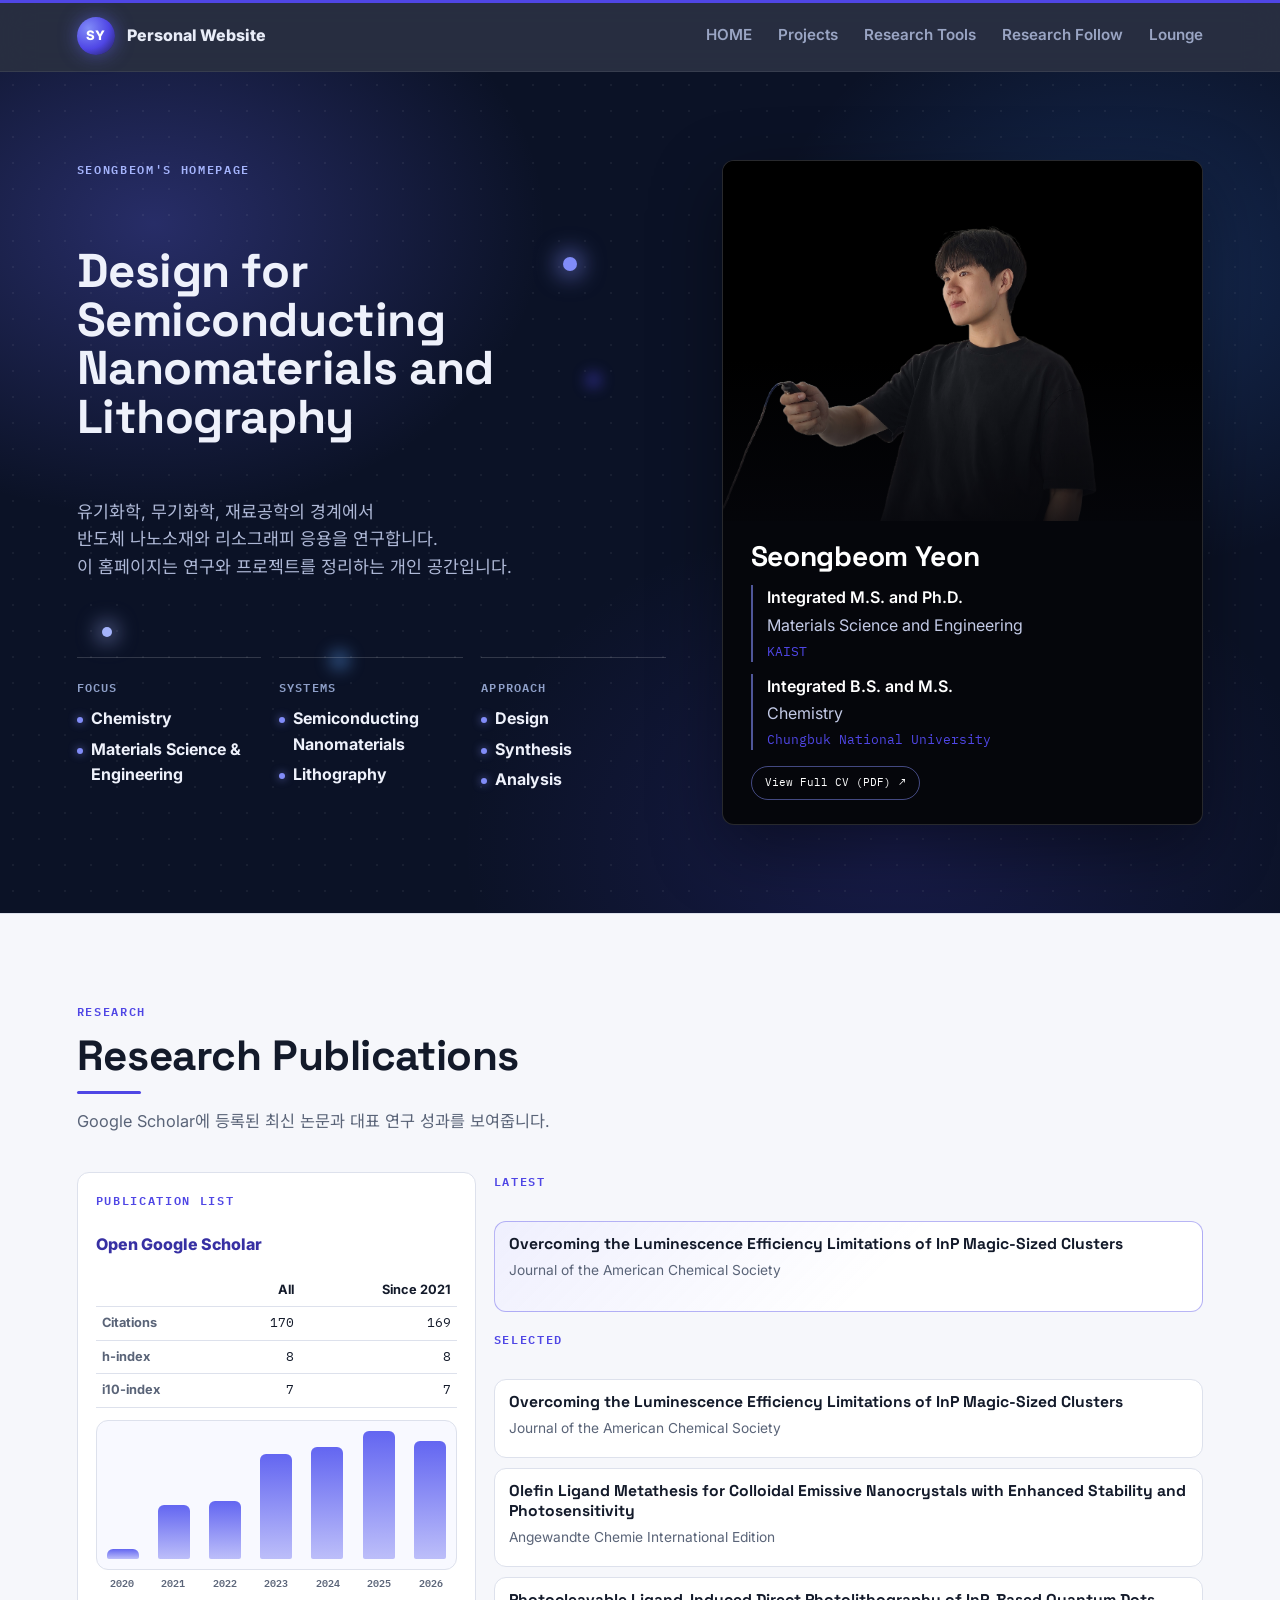
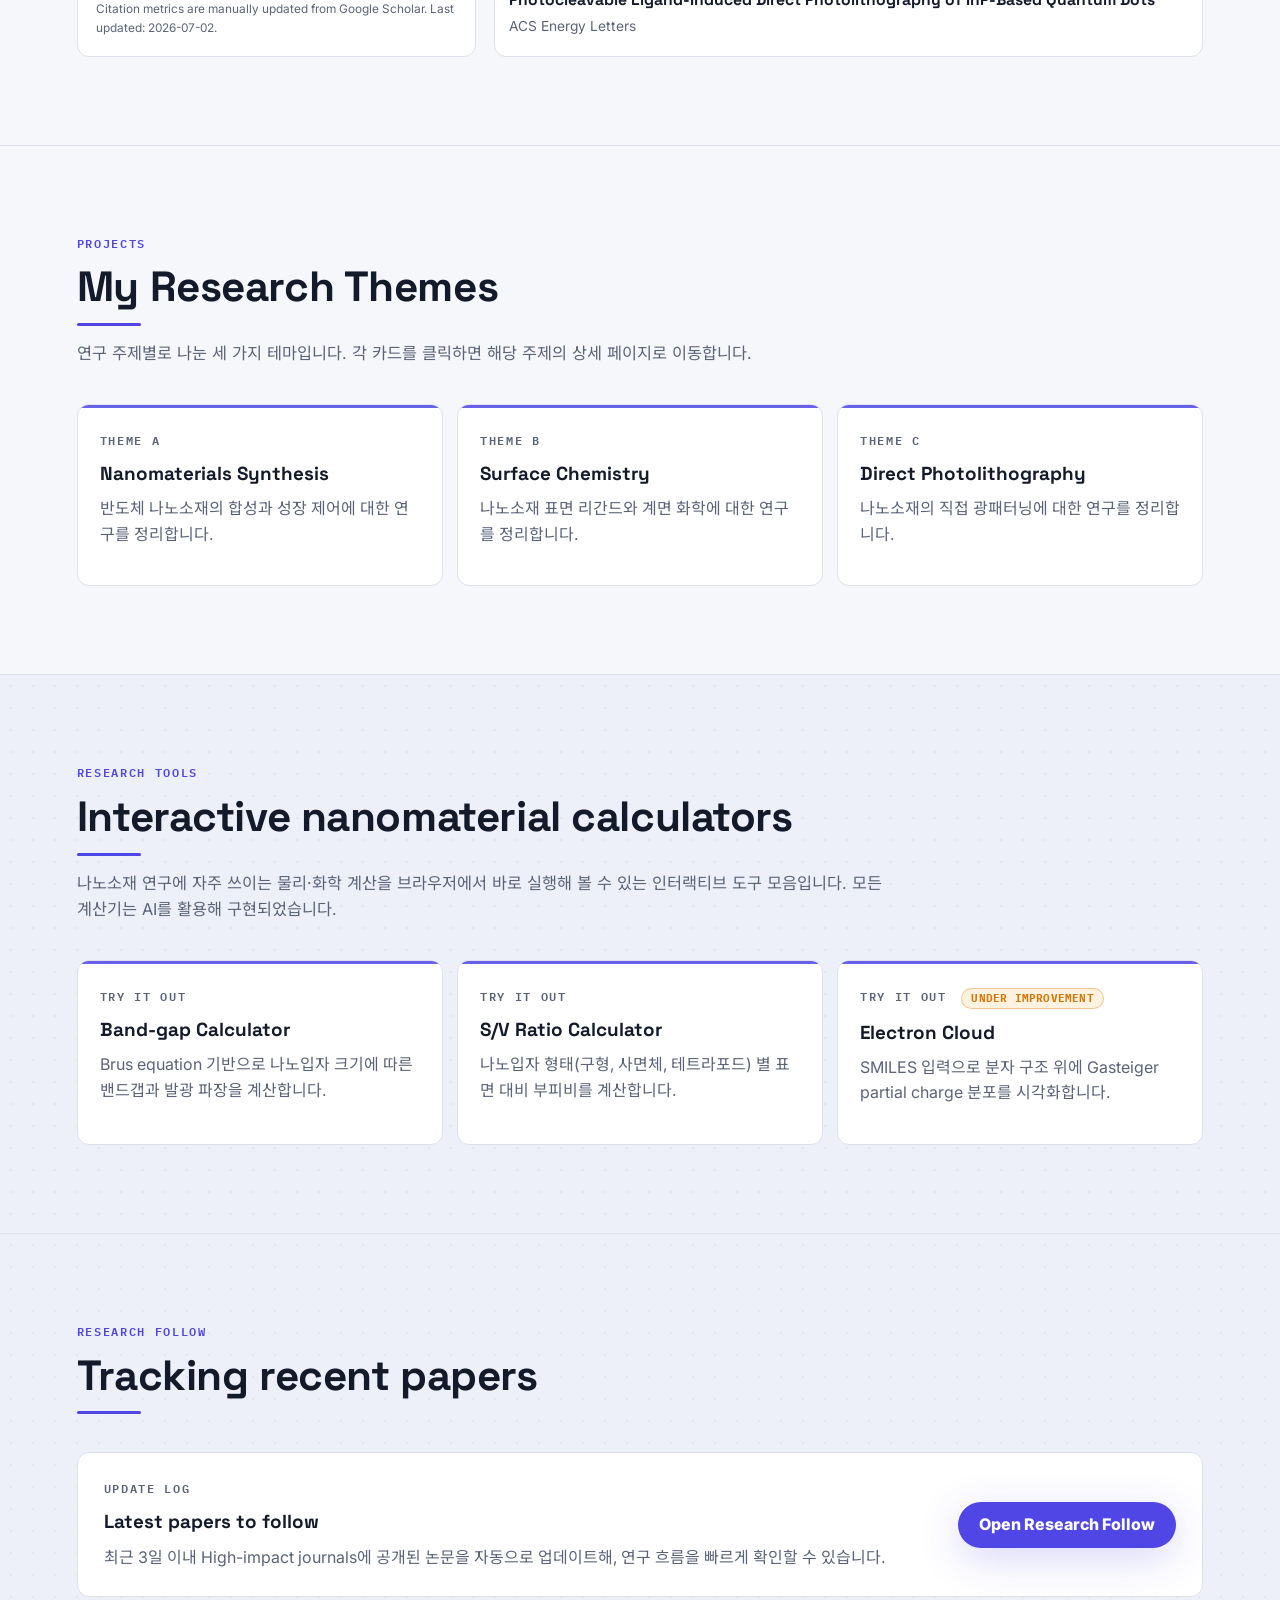
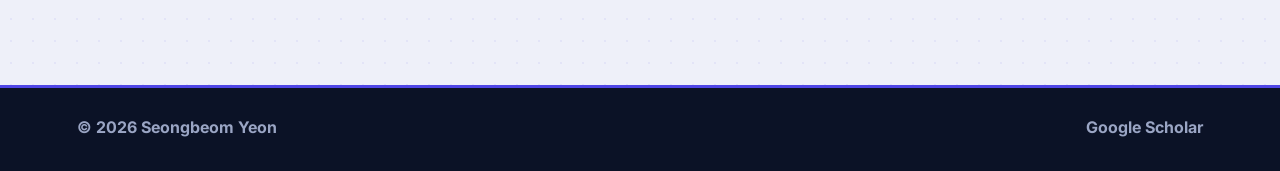
==== commit 8f0dc984: "feat: CV 카드·Nanomaterials 연구 소개·네비게이션 개편 - 홈 히어로에 프로필 사진·학력·CV PDF 링크를 담은 CV 카드 추가 - Nanomaterials S" ====
--- a/index.html
+++ b/index.html
@@ -23,7 +23,7 @@
         <span>Personal Website</span>
       </a>
       <nav class="nav-links" aria-label="Primary navigation">
-        <a href="#research">Research</a>
+        <a href="#home">HOME</a>
         <div class="nav-item">
           <a href="#projects">Projects</a>
           <div class="nav-dropdown">
@@ -32,7 +32,6 @@
             <a href="theme-direct-photolithography.html">Direct Photolithography</a>
           </div>
         </div>
-        <a href="research-follow.html">Research Follow</a>
         <div class="nav-item">
           <a href="research-visualizations.html">Research Tools</a>
           <div class="nav-dropdown">
@@ -41,6 +40,7 @@
             <a href="research-visualizations.html#electron-cloud">Electron Cloud</a>
           </div>
         </div>
+        <a href="research-follow.html">Research Follow</a>
         <div class="nav-item">
           <a href="lounge.html">Lounge</a>
           <div class="nav-dropdown">
@@ -54,11 +54,12 @@
     <main>
       <section class="hero section-band" id="home">
         <div class="hero-copy">
-          <p class="eyebrow">Research Portfolio</p>
+          <p class="eyebrow">Seongbeom's Homepage</p>
           <h1>Design for Semiconducting Nanomaterials and Lithography</h1>
           <p class="hero-text">
-            유기화학, 무기화학, 재료공학의 경계에서 반도체 나노소재와 리소그래피 응용을 연구합니다.<br />
-            이 홈페이지는 연구, 논문, 그리고 확장할 연구 프로젝트를 정리하는 개인 공간입니다.
+            유기화학, 무기화학, 재료공학의 경계에서<br />
+            반도체 나노소재와 리소그래피 응용을 연구합니다.<br />
+            이 홈페이지는 연구와 프로젝트를 정리하는 개인 공간입니다.
           </p>
           <dl class="stat-grid" aria-label="Research keywords">
             <div>
@@ -85,11 +86,27 @@
             </div>
           </dl>
         </div>
-        <div class="research-visual cv-placeholder" aria-label="CV placeholder">
-          <div>
-            <p class="box-label">CV</p>
-            <h2>Curriculum Vitae</h2>
-            <p>CV 업데이트를 위한 공간입니다.</p>
+        <div class="research-visual cv-card" aria-label="Curriculum Vitae">
+          <figure class="cv-photo">
+            <img src="media/seongbeom-yeon.png" alt="Seongbeom Yeon" loading="lazy" />
+          </figure>
+          <div class="cv-body">
+            <h2>Seongbeom Yeon</h2>
+            <ul class="cv-education">
+              <li>
+                <span class="cv-degree">Integrated M.S. and Ph.D.</span>
+                <span class="cv-field">Materials Science and Engineering</span>
+                <span class="cv-school">KAIST</span>
+              </li>
+              <li>
+                <span class="cv-degree">Integrated B.S. and M.S.</span>
+                <span class="cv-field">Chemistry</span>
+                <span class="cv-school">Chungbuk National University</span>
+              </li>
+            </ul>
+            <a class="cv-link" href="media/seongbeom-yeon-cv.pdf" target="_blank" rel="noreferrer">
+              View Full CV (PDF)
+            </a>
           </div>
         </div>
       </section>
@@ -210,6 +227,41 @@
         </div>
       </section>
 
+      <section class="section muted" id="research-visualizations-preview">
+        <div class="section-heading">
+          <p class="eyebrow">Research Tools</p>
+          <h2>Interactive nanomaterial calculators</h2>
+          <p>
+            나노소재 연구에 자주 쓰이는 물리·화학 계산을 브라우저에서 바로 실행해 볼 수 있는
+            인터랙티브 도구 모음입니다. 모든 계산기는 AI를 활용해 구현되었습니다.
+          </p>
+        </div>
+
+        <div class="theme-grid">
+          <a class="theme-card-link" href="research-visualizations.html#quantum">
+            <article>
+              <p class="box-label">Try it out</p>
+              <h3>Band-gap Calculator</h3>
+              <p>Brus equation 기반으로 나노입자 크기에 따른 밴드갭과 발광 파장을 계산합니다.</p>
+            </article>
+          </a>
+          <a class="theme-card-link" href="research-visualizations.html#surface-volume">
+            <article>
+              <p class="box-label">Try it out</p>
+              <h3>S/V Ratio Calculator</h3>
+              <p>나노입자 형태(구형, 사면체, 테트라포드) 별 표면 대비 부피비를 계산합니다.</p>
+            </article>
+          </a>
+          <a class="theme-card-link" href="research-visualizations.html#electron-cloud">
+            <article>
+              <p class="box-label">Try it out <span class="status-flag">Under improvement</span></p>
+              <h3>Electron Cloud</h3>
+              <p>SMILES 입력으로 분자 구조 위에 Gasteiger partial charge 분포를 시각화합니다.</p>
+            </article>
+          </a>
+        </div>
+      </section>
+
       <section class="section muted" id="research-follow-preview">
         <div class="section-heading">
           <p class="eyebrow">Research Follow</p>
@@ -225,41 +277,6 @@
             </p>
           </div>
           <a class="button primary" href="research-follow.html">Open Research Follow</a>
-        </div>
-      </section>
-
-      <section class="section muted" id="research-visualizations-preview">
-        <div class="section-heading">
-          <p class="eyebrow">Research Tools</p>
-          <h2>Interactive nanomaterial calculators</h2>
-          <p>
-            나노소재 연구에 자주 쓰이는 물리·화학 계산을 브라우저에서 바로 실행해 볼 수 있는
-            인터랙티브 도구 모음입니다. 모든 계산기는 AI(Claude)를 활용해 구현했습니다.
-          </p>
-        </div>
-
-        <div class="theme-grid">
-          <a class="theme-card-link" href="research-visualizations.html#quantum">
-            <article>
-              <p class="box-label">Try it out</p>
-              <h3>Band-gap Calculator</h3>
-              <p>Brus equation 기반으로 나노입자 크기에 따른 밴드갭과 발광 파장을 계산합니다.</p>
-            </article>
-          </a>
-          <a class="theme-card-link" href="research-visualizations.html#surface-volume">
-            <article>
-              <p class="box-label">Try it out</p>
-              <h3>S/V Ratio Calculator</h3>
-              <p>나노입자 형태(구형, 사면체, 테트라포드) 별 표면 대비 부피비를 계산합니다.</p>
-            </article>
-          </a>
-          <a class="theme-card-link" href="research-visualizations.html#electron-cloud">
-            <article>
-              <p class="box-label">Try it out <span class="status-flag">Under improvement</span></p>
-              <h3>Electron Cloud</h3>
-              <p>SMILES 입력으로 분자 구조 위에 Gasteiger partial charge 분포를 시각화합니다.</p>
-            </article>
-          </a>
         </div>
       </section>
     </main>
--- a/css/styles.css
+++ b/css/styles.css
@@ -166,8 +166,7 @@
   display: grid;
   grid-template-columns: minmax(0, 1.1fr) minmax(320px, 0.9fr);
   gap: 56px;
-  min-height: calc(92vh - 72px);
-  align-items: center;
+  align-items: stretch;
   overflow: hidden;
   background:
     radial-gradient(rgba(255, 255, 255, 0.055) 1px, transparent 1.6px),
@@ -356,30 +355,100 @@
   box-shadow: 0 24px 70px rgba(0, 0, 0, 0.4);
 }
 
-.cv-placeholder {
-  display: grid;
-  place-items: center;
-  padding: 32px;
-  background: rgba(255, 255, 255, 0.04);
-  backdrop-filter: blur(8px);
-}
-
-.cv-placeholder > div {
+.cv-card {
+  align-self: start;
+  display: flex;
+  flex-direction: column;
+  overflow: hidden;
+  background: #05060b;
+}
+
+.cv-photo {
+  margin: 0;
+  position: relative;
+  height: 360px;
+  background: #000;
+}
+
+.cv-photo img {
   width: 100%;
-  min-height: 360px;
-  display: grid;
-  place-content: center;
-  padding: 32px;
-  border: 1px dashed rgba(174, 184, 214, 0.4);
-  border-radius: var(--radius);
-  color: #aeb8d6;
-  text-align: center;
-}
-
-.cv-placeholder h2 {
-  margin-bottom: 8px;
+  height: 100%;
+  object-fit: cover;
+  object-position: 62% 22%;
+  display: block;
+}
+
+.cv-photo::after {
+  content: "";
+  position: absolute;
+  inset: 0;
+  background: linear-gradient(to bottom, transparent 55%, rgba(5, 6, 11, 0.85) 100%);
+  pointer-events: none;
+}
+
+.cv-body {
+  padding: 20px 28px 24px;
+  color: #dfe4f4;
+}
+
+.cv-body h2 {
+  margin: 0 0 14px;
   color: #fff;
   font-size: clamp(1.5rem, 2.2vw, 2.1rem);
+}
+
+.cv-education {
+  list-style: none;
+  margin: 0;
+  padding: 0;
+  display: grid;
+  gap: 12px;
+}
+
+.cv-education li {
+  display: grid;
+  gap: 2px;
+  padding-left: 14px;
+  border-left: 2px solid rgba(129, 140, 248, 0.6);
+}
+
+.cv-degree {
+  font-weight: 600;
+  color: #fff;
+}
+
+.cv-field {
+  color: #c3cae6;
+}
+
+.cv-school {
+  font-family: var(--font-mono);
+  font-size: 0.82rem;
+  color: var(--accent);
+}
+
+.cv-link {
+  display: inline-flex;
+  align-items: center;
+  gap: 8px;
+  margin-top: 16px;
+  padding: 7px 13px;
+  border: 1px solid rgba(129, 140, 248, 0.5);
+  border-radius: 999px;
+  color: #fff;
+  font-family: var(--font-mono);
+  font-size: 0.7rem;
+  text-decoration: none;
+  transition: background 0.2s ease, border-color 0.2s ease;
+}
+
+.cv-link:hover {
+  background: rgba(129, 140, 248, 0.16);
+  border-color: rgba(129, 140, 248, 0.85);
+}
+
+.cv-link::after {
+  content: "↗";
 }
 
 /* ---------- Content sections ---------- */
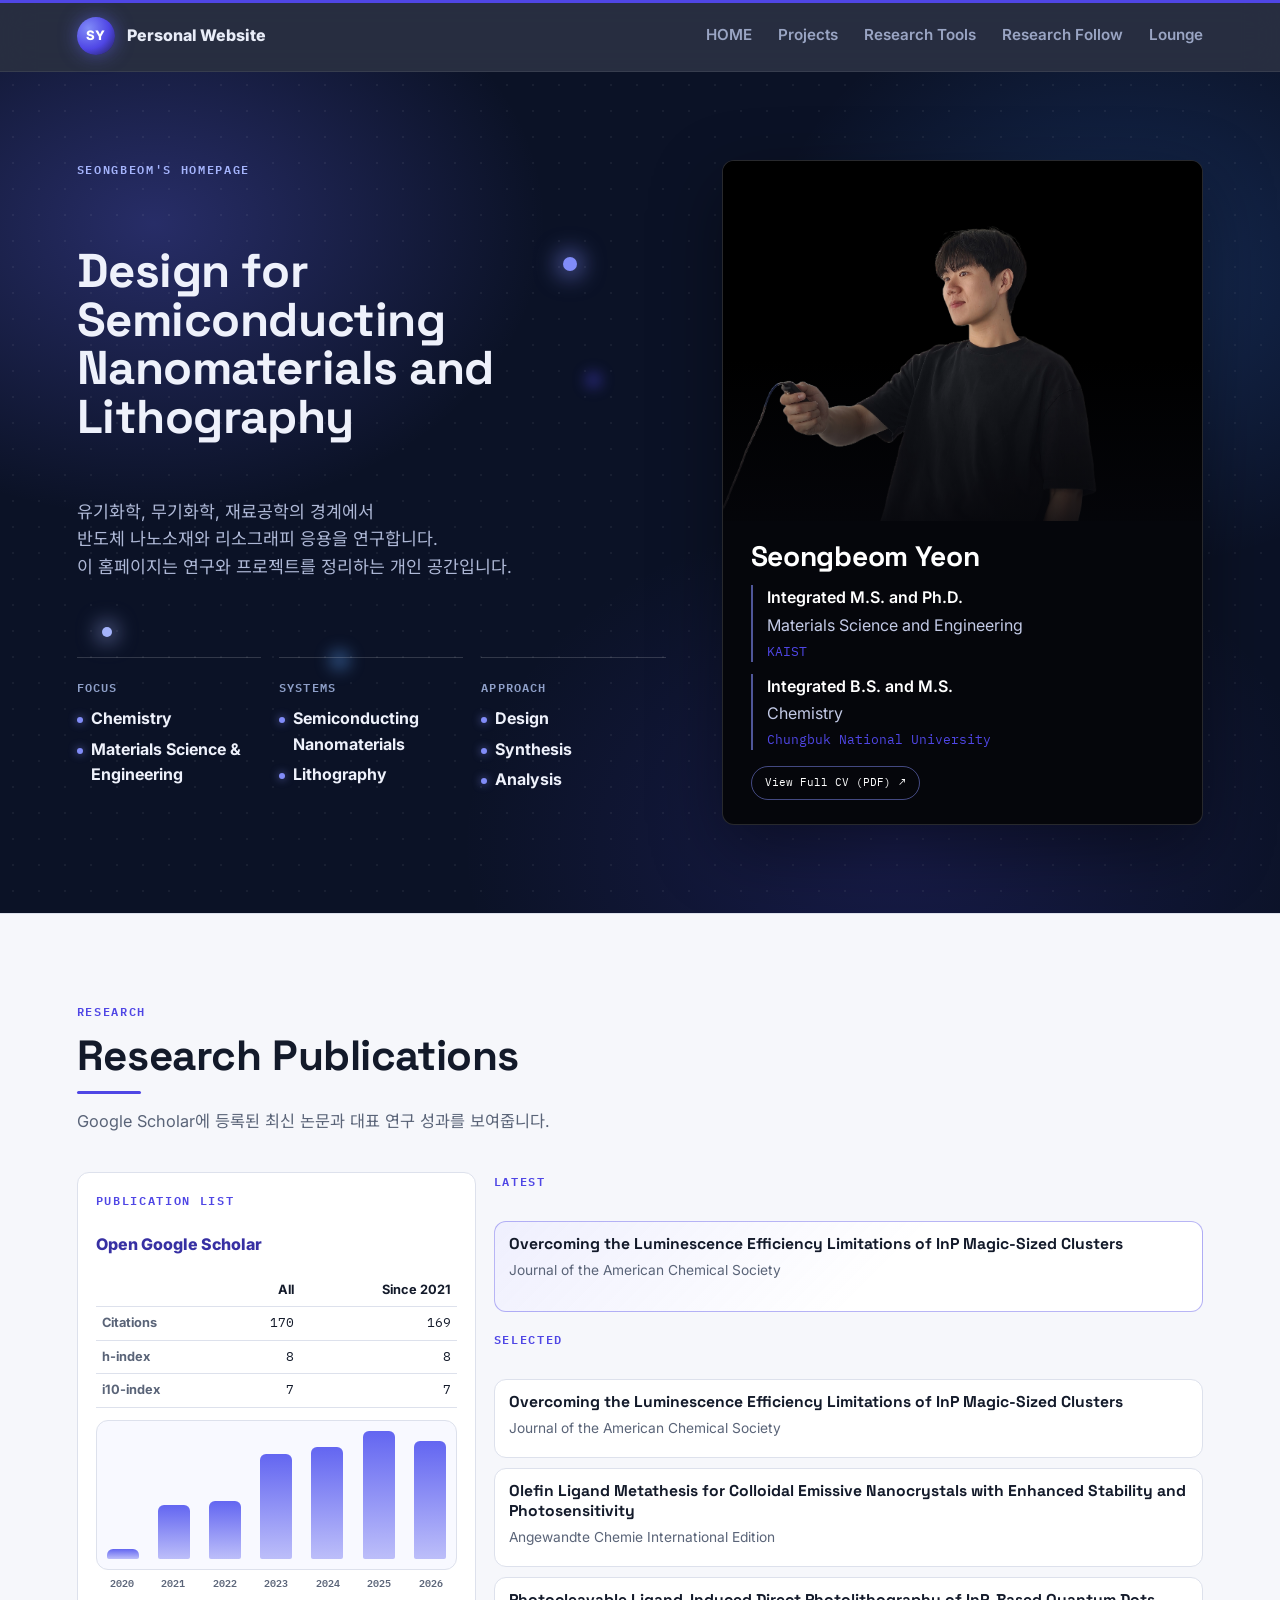
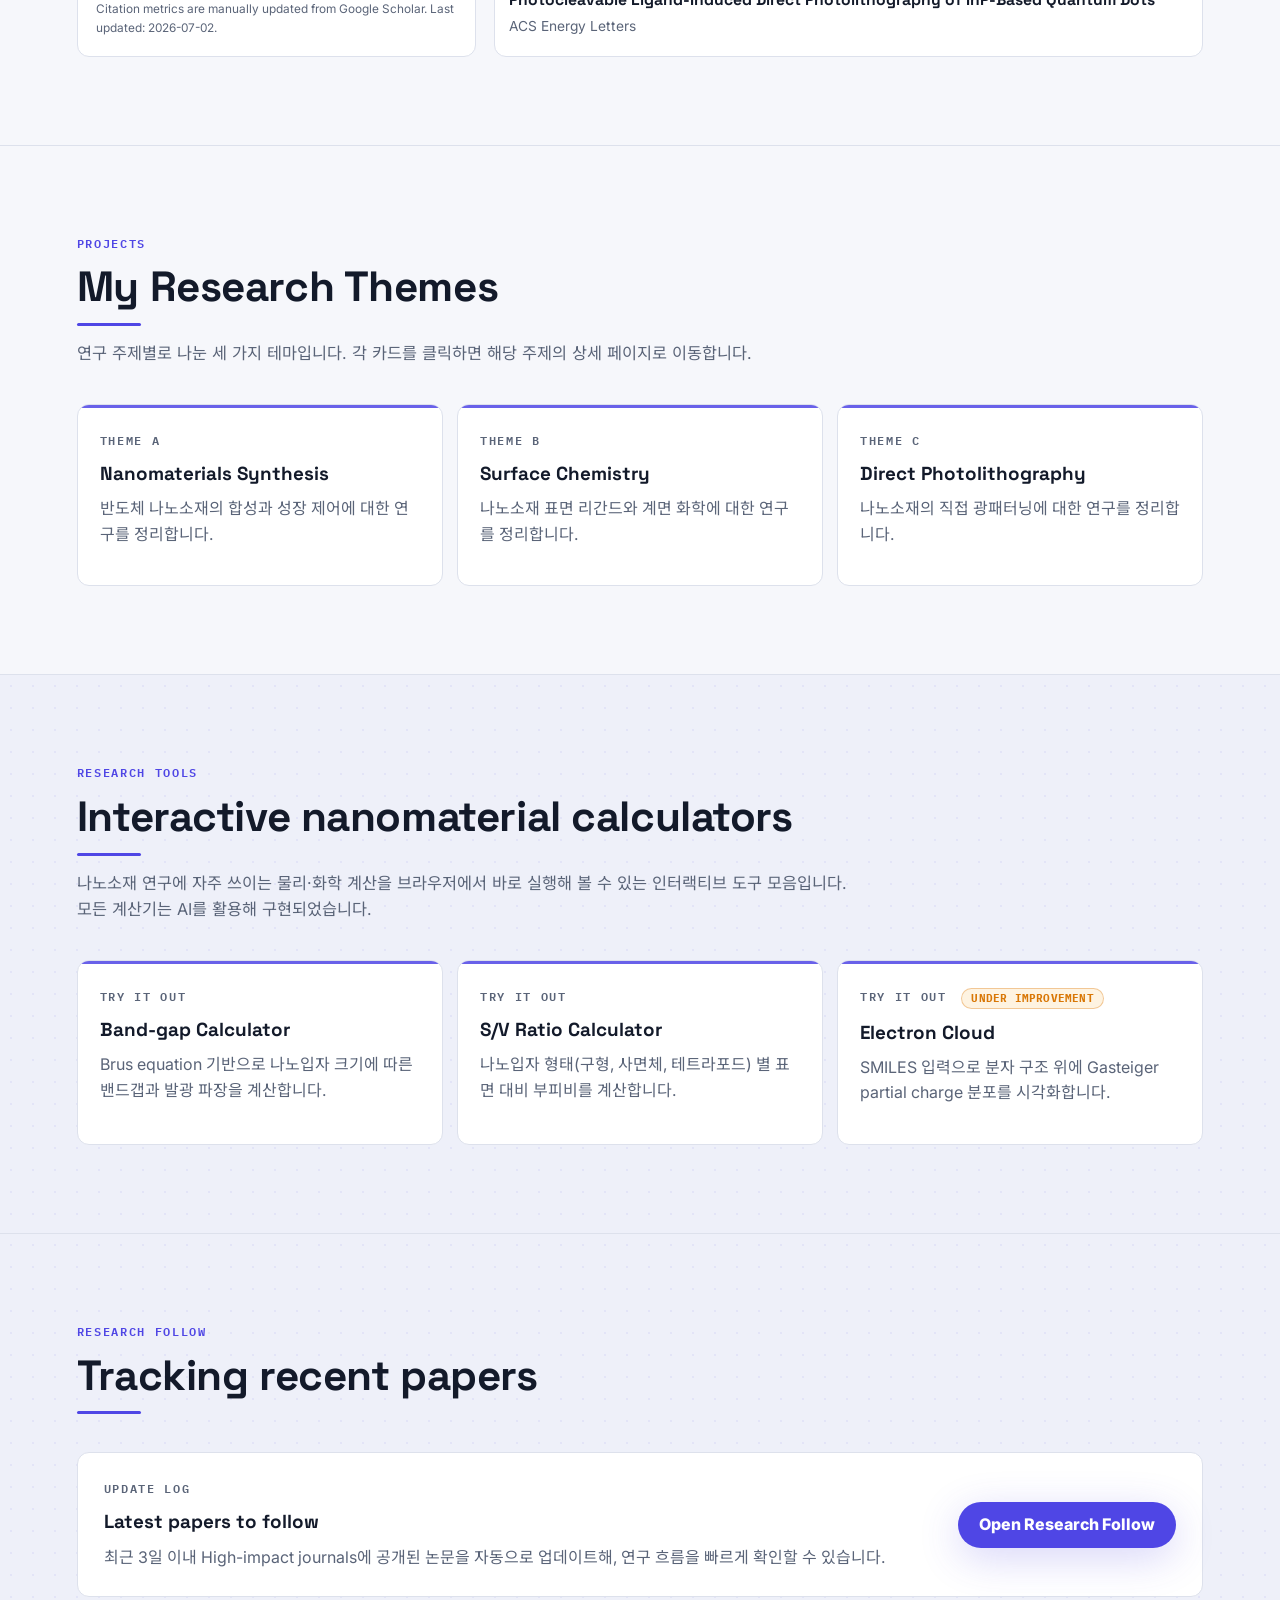
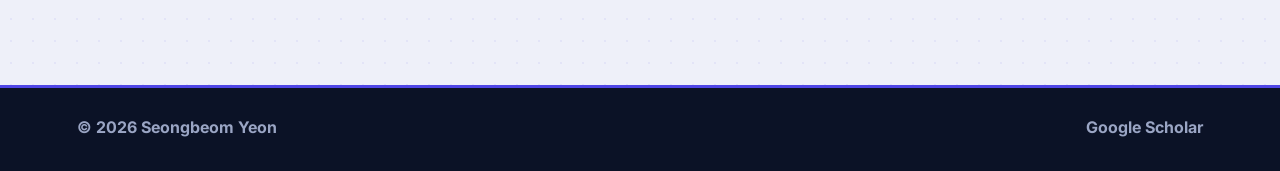
==== commit 1e30665d: "content: 홈 Research Tools 프리뷰 문구에 줄바꿈 추가 Co-Authored-By: Claude Opus 4.8 <noreply@anthropic.com>" ====
--- a/index.html
+++ b/index.html
@@ -23,7 +23,7 @@
         <span>Personal Website</span>
       </a>
       <nav class="nav-links" aria-label="Primary navigation">
-        <a href="#home">HOME</a>
+        <a href="index.html">HOME</a>
         <div class="nav-item">
           <a href="#projects">Projects</a>
           <div class="nav-dropdown">
@@ -233,7 +233,8 @@
           <h2>Interactive nanomaterial calculators</h2>
           <p>
             나노소재 연구에 자주 쓰이는 물리·화학 계산을 브라우저에서 바로 실행해 볼 수 있는
-            인터랙티브 도구 모음입니다. 모든 계산기는 AI를 활용해 구현되었습니다.
+            인터랙티브 도구 모음입니다.<br />
+            모든 계산기는 AI를 활용해 구현되었습니다.
           </p>
         </div>
 
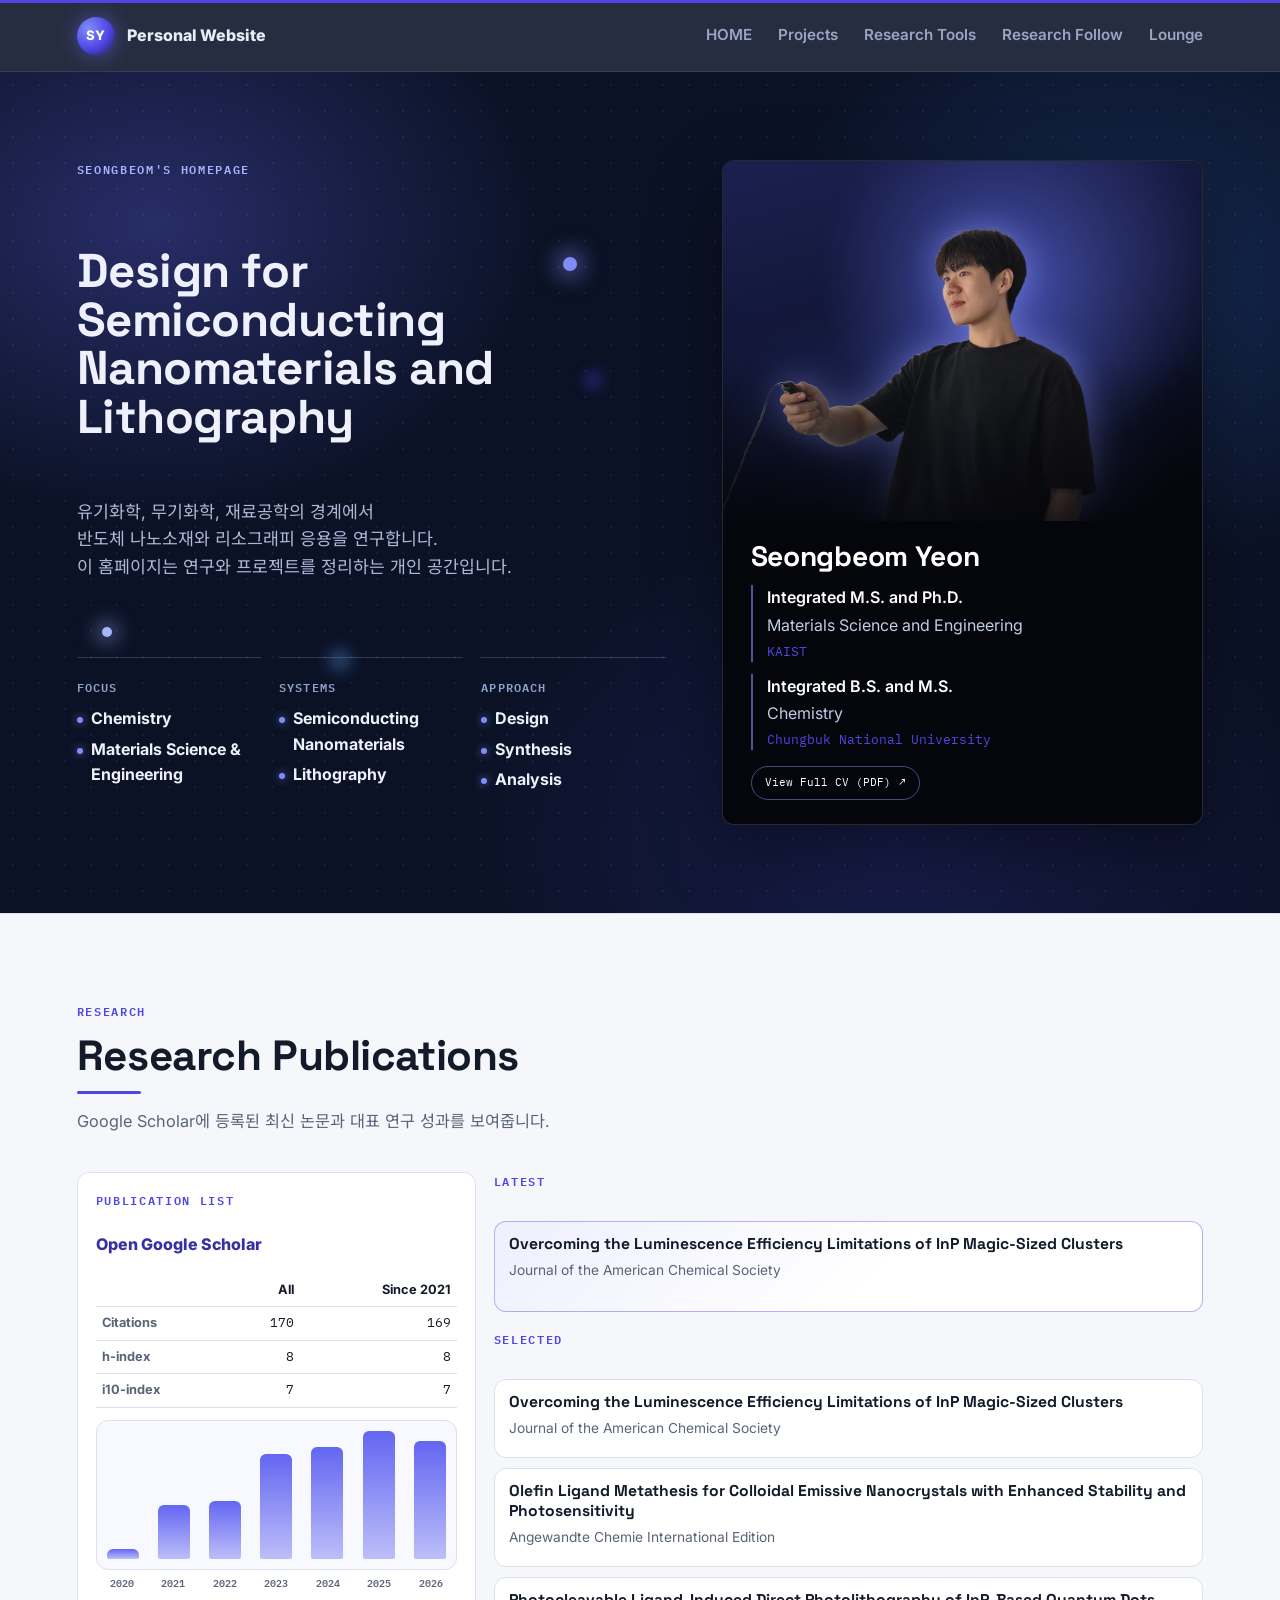
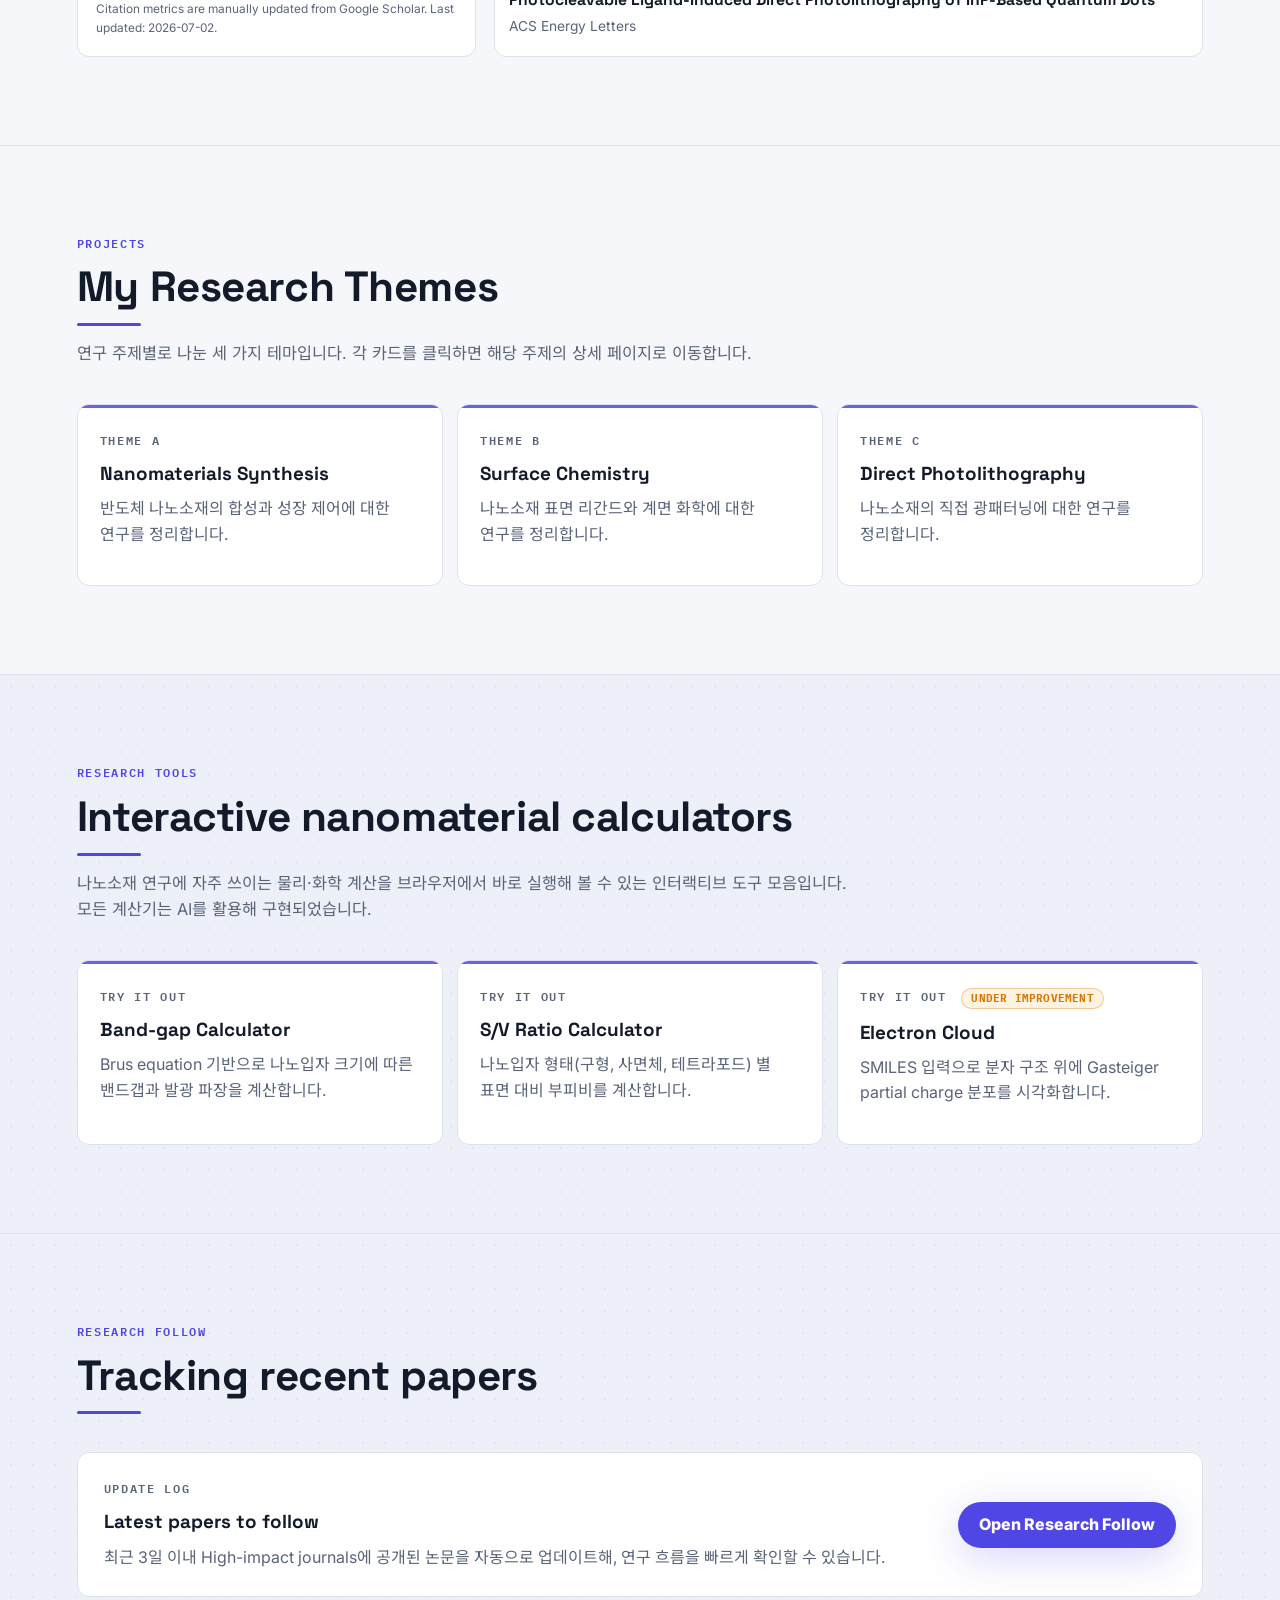
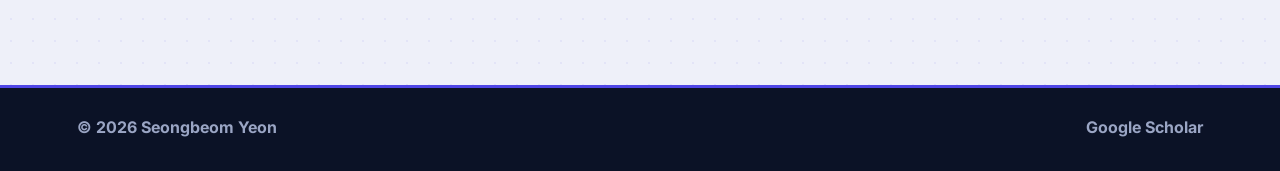
==== commit c83d72ef: "feat: 테마 페이지 참고문헌 링크·CV 카드 백라이트·OG 커버 생성 스크립트 - theme-*.html 3종에 논문 원문 링크(ref-link) 추가 - CV 사진 배경을 그" ====
--- a/index.html
+++ b/index.html
@@ -7,7 +7,33 @@
       name="description"
       content="Seongbeom Yeon research portfolio in semiconducting nanomaterials, lithography, chemistry, and materials engineering."
     />
-    <title>Seongbeom Yeon | Research Portfolio</title>
+    <title>Seongbeom's Homepage</title>
+
+    <!-- Open Graph / social link preview -->
+    <meta property="og:type" content="website" />
+    <meta property="og:url" content="https://yesbeom.github.io/" />
+    <meta property="og:site_name" content="Seongbeom Yeon" />
+    <meta property="og:title" content="Seongbeom's Homepage" />
+    <meta
+      property="og:description"
+      content="Seongbeom Yeon research portfolio in semiconducting nanomaterials, lithography, chemistry, and materials engineering."
+    />
+    <meta property="og:image" content="https://yesbeom.github.io/media/og-cover.png?v=2" />
+    <meta property="og:image:width" content="1200" />
+    <meta property="og:image:height" content="630" />
+    <meta
+      property="og:image:alt"
+      content="Seongbeom Yeon and the phrase Design for Semiconducting Nanomaterials and Lithography"
+    />
+
+    <!-- Twitter / X card -->
+    <meta name="twitter:card" content="summary_large_image" />
+    <meta name="twitter:title" content="Seongbeom's Homepage" />
+    <meta
+      name="twitter:description"
+      content="Seongbeom Yeon research portfolio in semiconducting nanomaterials, lithography, chemistry, and materials engineering."
+    />
+    <meta name="twitter:image" content="https://yesbeom.github.io/media/og-cover.png?v=2" />
     <link rel="preconnect" href="https://fonts.googleapis.com" />
     <link rel="preconnect" href="https://fonts.gstatic.com" crossorigin />
     <link
@@ -142,8 +168,8 @@
                 <tbody>
                   <tr>
                     <th>Citations</th>
-                    <td data-citation-value="citations-all">169</td>
-                    <td data-citation-value="citations-recent">168</td>
+                    <td data-citation-value="citations-all">170</td>
+                    <td data-citation-value="citations-recent">169</td>
                   </tr>
                   <tr>
                     <th>h-index</th>
--- a/css/styles.css
+++ b/css/styles.css
@@ -16,6 +16,9 @@
   --radius: 12px;
   --font-display: "Space Grotesk", "Noto Sans KR", system-ui, sans-serif;
   --font-mono: "IBM Plex Mono", "Noto Sans KR", monospace;
+  /* keeps full-bleed bands but centers content in a max-width column on wide screens */
+  --content-max: 1280px;
+  --pad-x: max(6vw, calc((100% - var(--content-max)) / 2));
 }
 
 * {
@@ -32,6 +35,9 @@
   color: var(--ink);
   font-family: "Inter", "Noto Sans KR", system-ui, sans-serif;
   line-height: 1.6;
+  /* keep Korean eojeol / English words intact — break only at spaces */
+  word-break: keep-all;
+  overflow-wrap: break-word;
 }
 
 a {
@@ -49,7 +55,7 @@
   align-items: center;
   justify-content: space-between;
   min-height: 72px;
-  padding: 0 6vw;
+  padding: 0 var(--pad-x);
   border-bottom: 1px solid rgba(255, 255, 255, 0.08);
   background: rgba(11, 18, 38, 0.88);
   color: #e8ecf8;
@@ -156,7 +162,7 @@
 
 .section-band,
 .section {
-  padding: 88px 6vw;
+  padding: 88px var(--pad-x);
 }
 
 /* ---------- Hero: glowing quantum dots on deep navy ---------- */
@@ -367,7 +373,11 @@
   margin: 0;
   position: relative;
   height: 360px;
-  background: #000;
+  overflow: hidden;
+  /* backlight so the black shirt does not sink into the card */
+  background:
+    radial-gradient(58% 72% at 62% 32%, rgba(74, 82, 176, 0.8), transparent 72%),
+    linear-gradient(165deg, #1b2150 0%, #0c1128 62%, #05060b 100%);
 }
 
 .cv-photo img {
@@ -376,6 +386,7 @@
   object-fit: cover;
   object-position: 62% 22%;
   display: block;
+  filter: drop-shadow(0 0 16px rgba(148, 158, 255, 0.5)) drop-shadow(0 0 46px rgba(88, 104, 236, 0.42));
 }
 
 .cv-photo::after {
@@ -490,6 +501,48 @@
   font-size: 1.02rem;
 }
 
+.heading-row {
+  display: flex;
+  flex-wrap: wrap;
+  align-items: baseline;
+  gap: 8px 16px;
+}
+
+.ref-link {
+  display: inline-flex;
+  align-items: center;
+  gap: 6px;
+  padding: 6px 14px;
+  border: 1px solid rgba(79, 70, 229, 0.35);
+  border-radius: 999px;
+  background: rgba(79, 70, 229, 0.06);
+  color: var(--accent-dark);
+  font-family: var(--font-mono);
+  font-size: 0.72rem;
+  font-weight: 600;
+  letter-spacing: 0.04em;
+  text-decoration: none;
+  white-space: nowrap;
+  transition: background 0.2s ease, border-color 0.2s ease, color 0.2s ease;
+}
+
+.ref-link::after {
+  content: "↗";
+}
+
+.ref-link-inline {
+  margin-left: 8px;
+  padding: 2px 10px;
+  font-size: 0.64rem;
+  vertical-align: 0.05em;
+}
+
+.ref-link:hover,
+.ref-link:focus-visible {
+  border-color: rgba(79, 70, 229, 0.8);
+  background: rgba(79, 70, 229, 0.14);
+}
+
 .research-layout {
   display: grid;
   grid-template-columns: minmax(280px, 0.36fr) minmax(0, 0.64fr);
@@ -849,7 +902,7 @@
   position: relative;
   justify-content: space-between;
   min-height: 86px;
-  padding: 0 6vw;
+  padding: 0 var(--pad-x);
   border-top: 0;
   background: var(--deep);
   color: #9aa5c4;
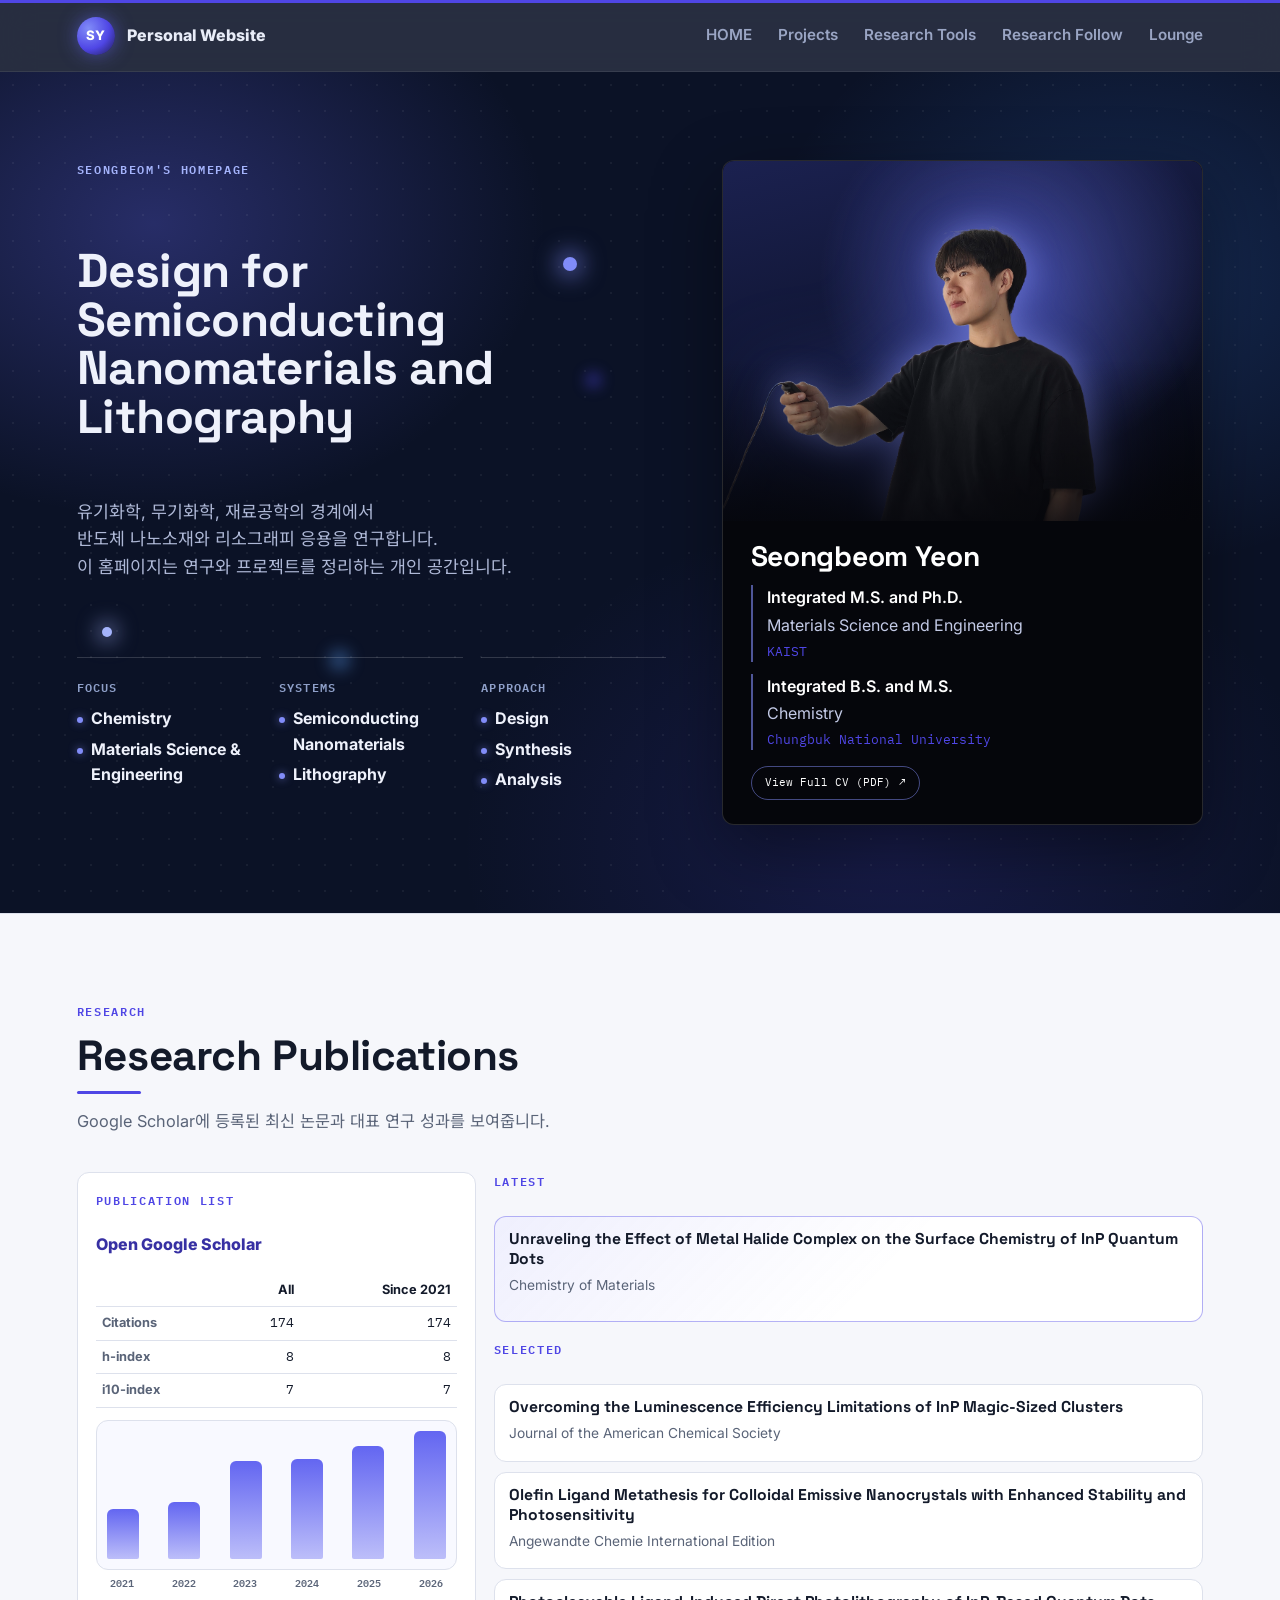
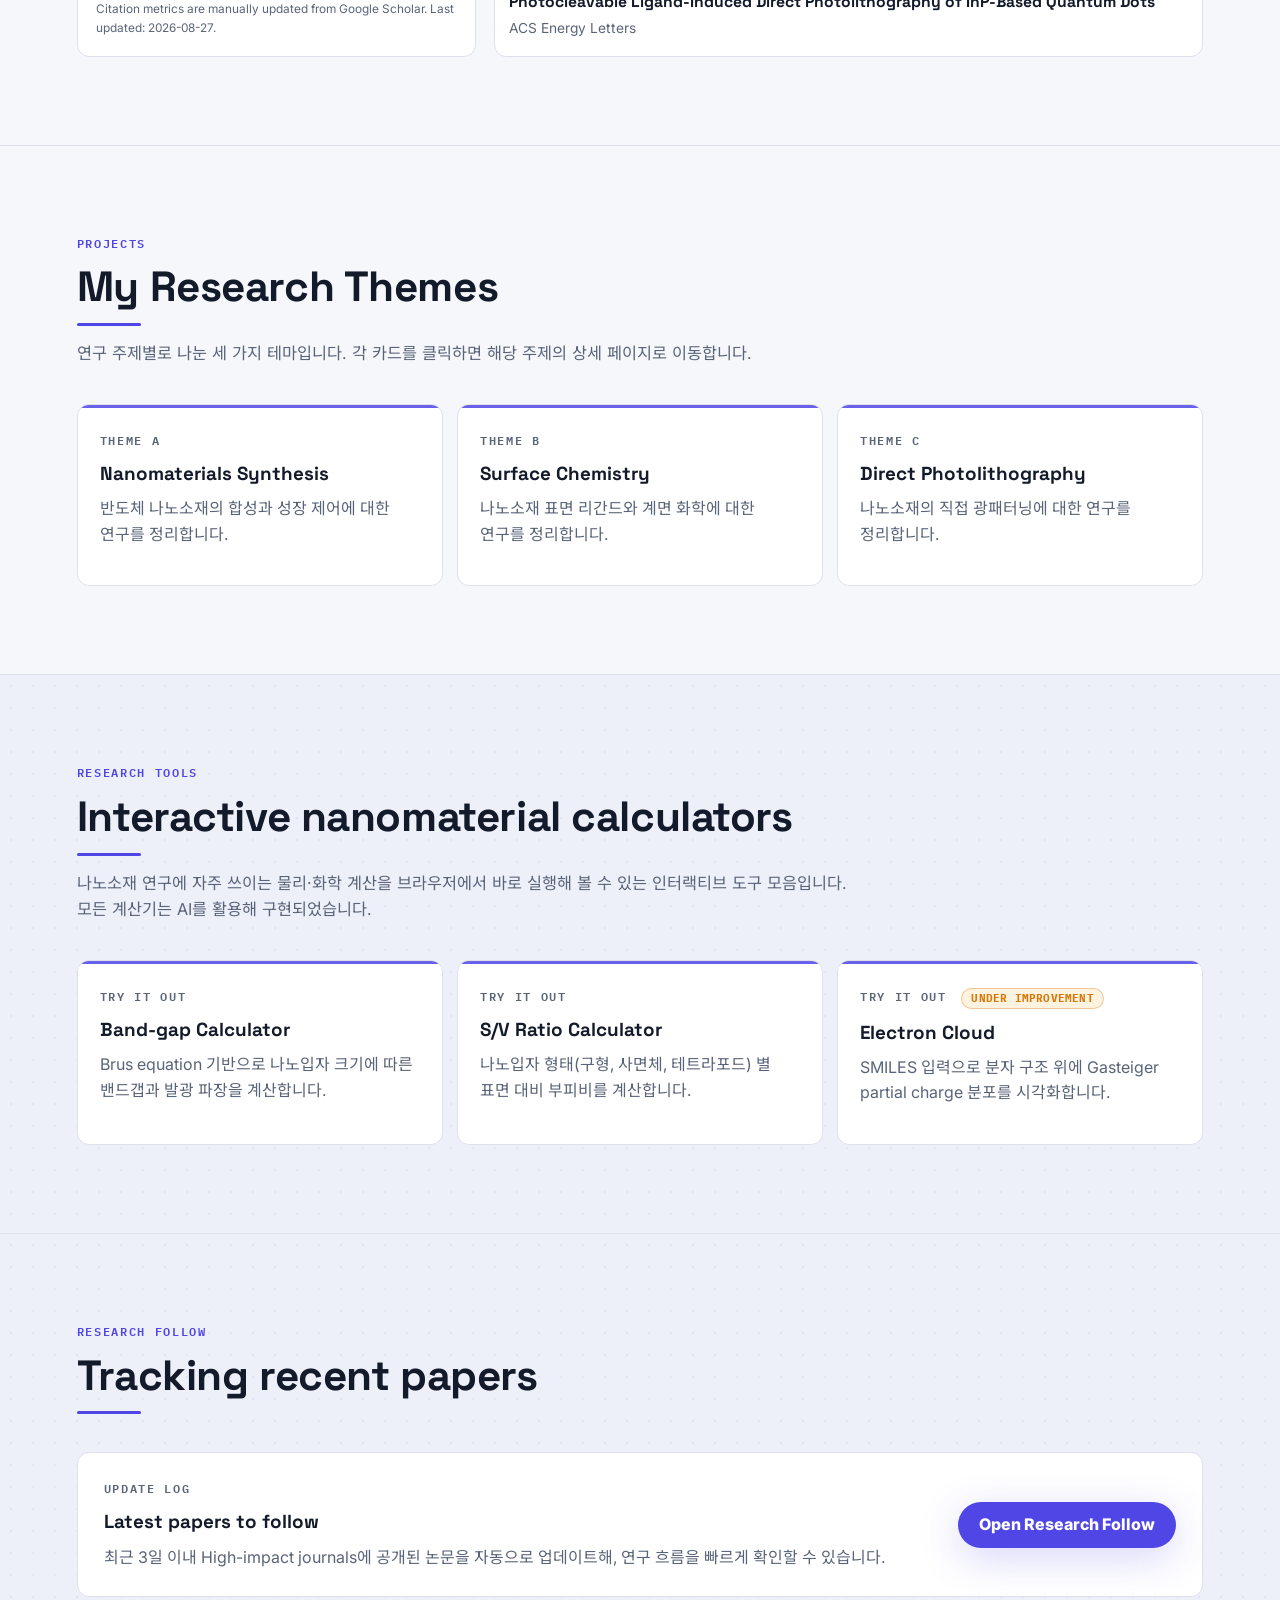
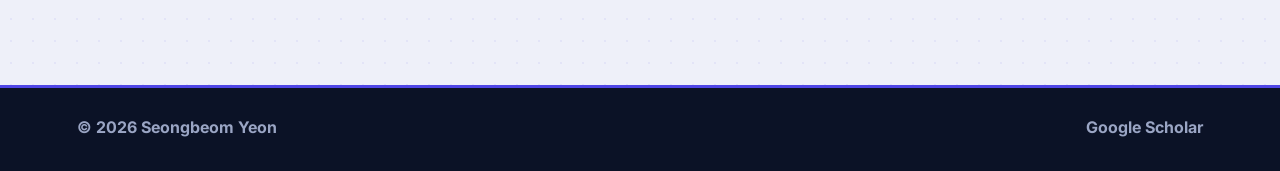
==== commit 5823ee0e: "feat: 인용 지표 갱신·최신 논문 교체 - citations.json: 총 인용 174, 2020년 제외하고 2021~2026 연도별 값 갱신 - index.html: fetc" ====
--- a/index.html
+++ b/index.html
@@ -168,8 +168,8 @@
                 <tbody>
                   <tr>
                     <th>Citations</th>
-                    <td data-citation-value="citations-all">170</td>
-                    <td data-citation-value="citations-recent">169</td>
+                    <td data-citation-value="citations-all">174</td>
+                    <td data-citation-value="citations-recent">174</td>
                   </tr>
                   <tr>
                     <th>h-index</th>
@@ -184,16 +184,14 @@
                 </tbody>
               </table>
               <div class="citation-chart" id="citation-chart" aria-label="Citation trend">
-                <span style="--bar-height: 8%"></span>
-                <span style="--bar-height: 42%"></span>
-                <span style="--bar-height: 45%"></span>
-                <span style="--bar-height: 82%"></span>
-                <span style="--bar-height: 87%"></span>
+                <span style="--bar-height: 39%"></span>
+                <span style="--bar-height: 44%"></span>
+                <span style="--bar-height: 76%"></span>
+                <span style="--bar-height: 78%"></span>
+                <span style="--bar-height: 88%"></span>
                 <span style="--bar-height: 100%"></span>
-                <span style="--bar-height: 92%"></span>
               </div>
               <div class="citation-years" id="citation-years" aria-hidden="true">
-                <span>2020</span>
                 <span>2021</span>
                 <span>2022</span>
                 <span>2023</span>
--- a/css/styles.css
+++ b/css/styles.css
@@ -670,11 +670,33 @@
 
 .publication-card {
   padding: 12px 14px;
-  transition: border-color 0.2s ease;
+  transition: border-color 0.2s ease, box-shadow 0.25s ease, transform 0.2s ease;
 }
 
 .publication-card:hover {
   border-color: rgba(79, 70, 229, 0.45);
+}
+
+.publication-card-link {
+  display: block;
+  height: 100%;
+  color: inherit;
+  text-decoration: none;
+}
+
+.publication-card-link .publication-card {
+  height: 100%;
+}
+
+.publication-card-link:hover .publication-card,
+.publication-card-link:focus-visible .publication-card {
+  border-color: rgba(79, 70, 229, 0.55);
+  box-shadow: var(--glow);
+  transform: translateY(-2px);
+}
+
+.publication-card-link:focus-visible {
+  outline: none;
 }
 
 .publication-card-featured {
